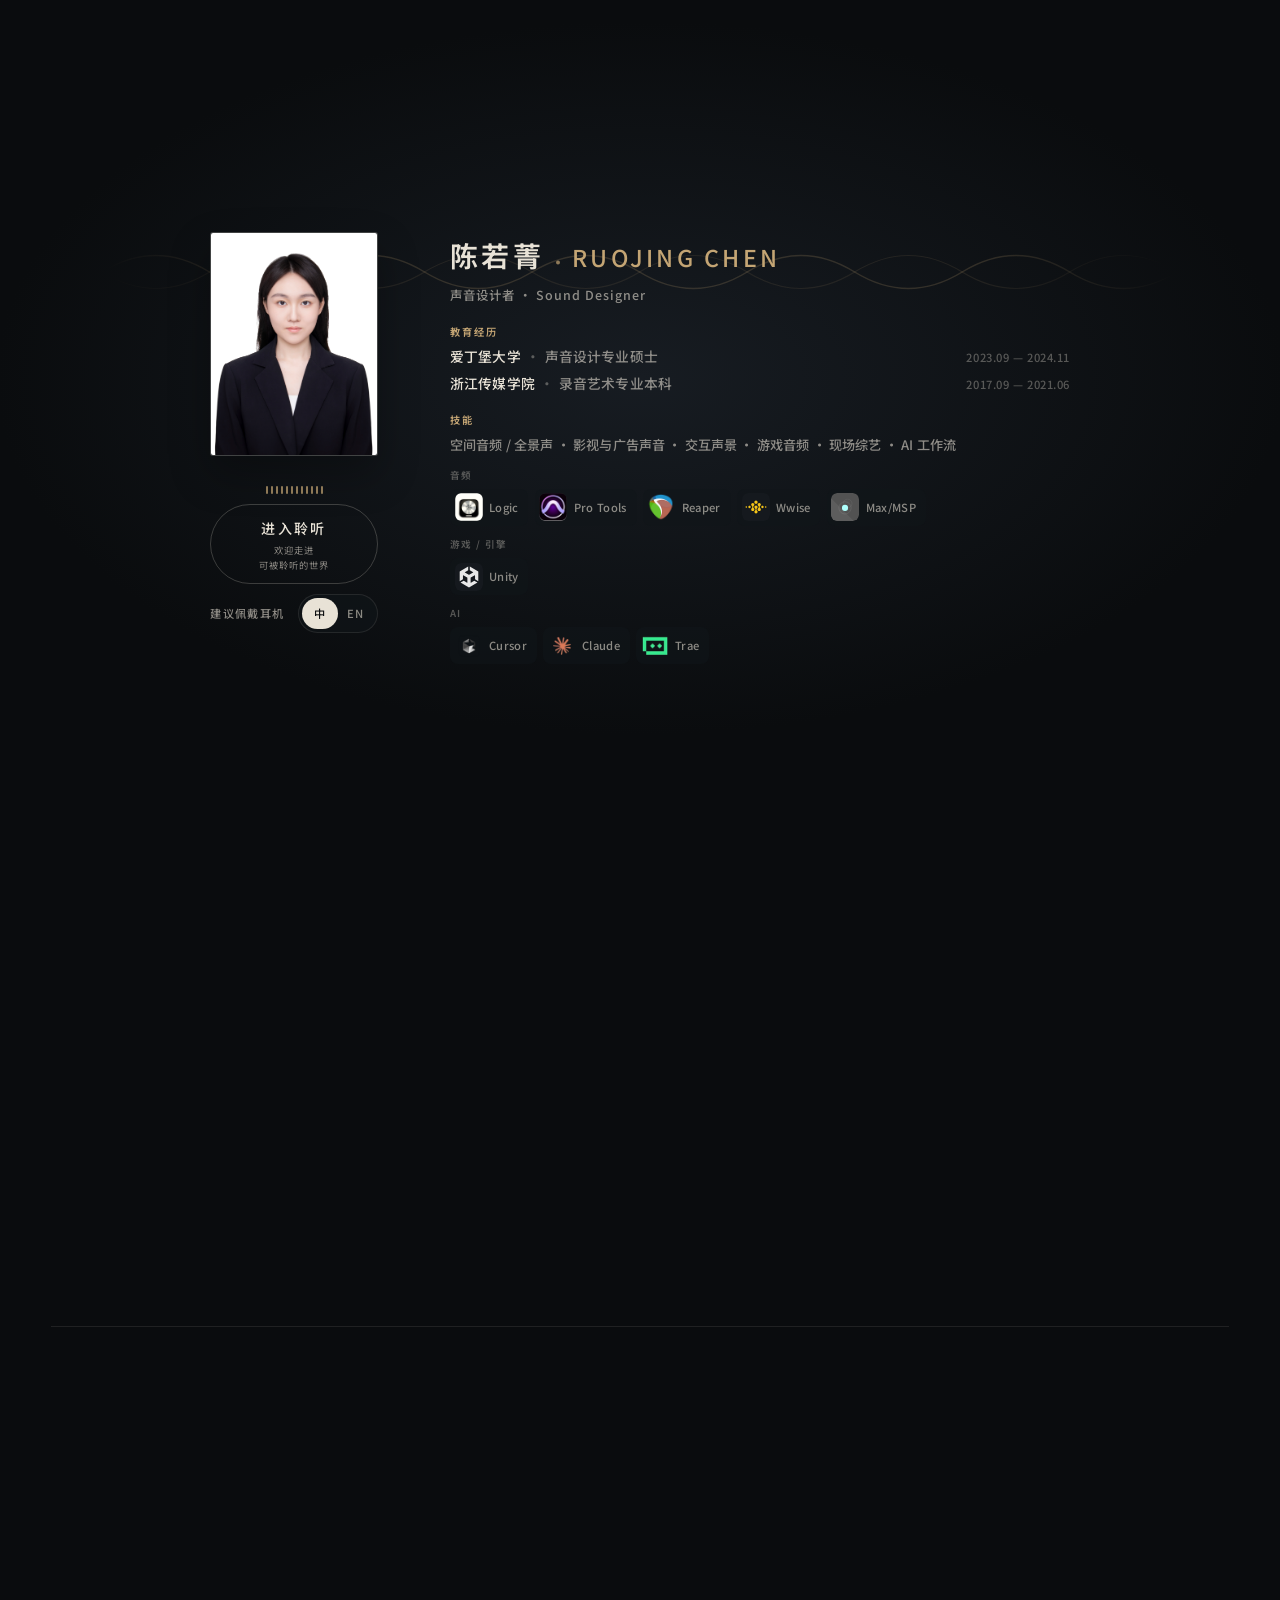
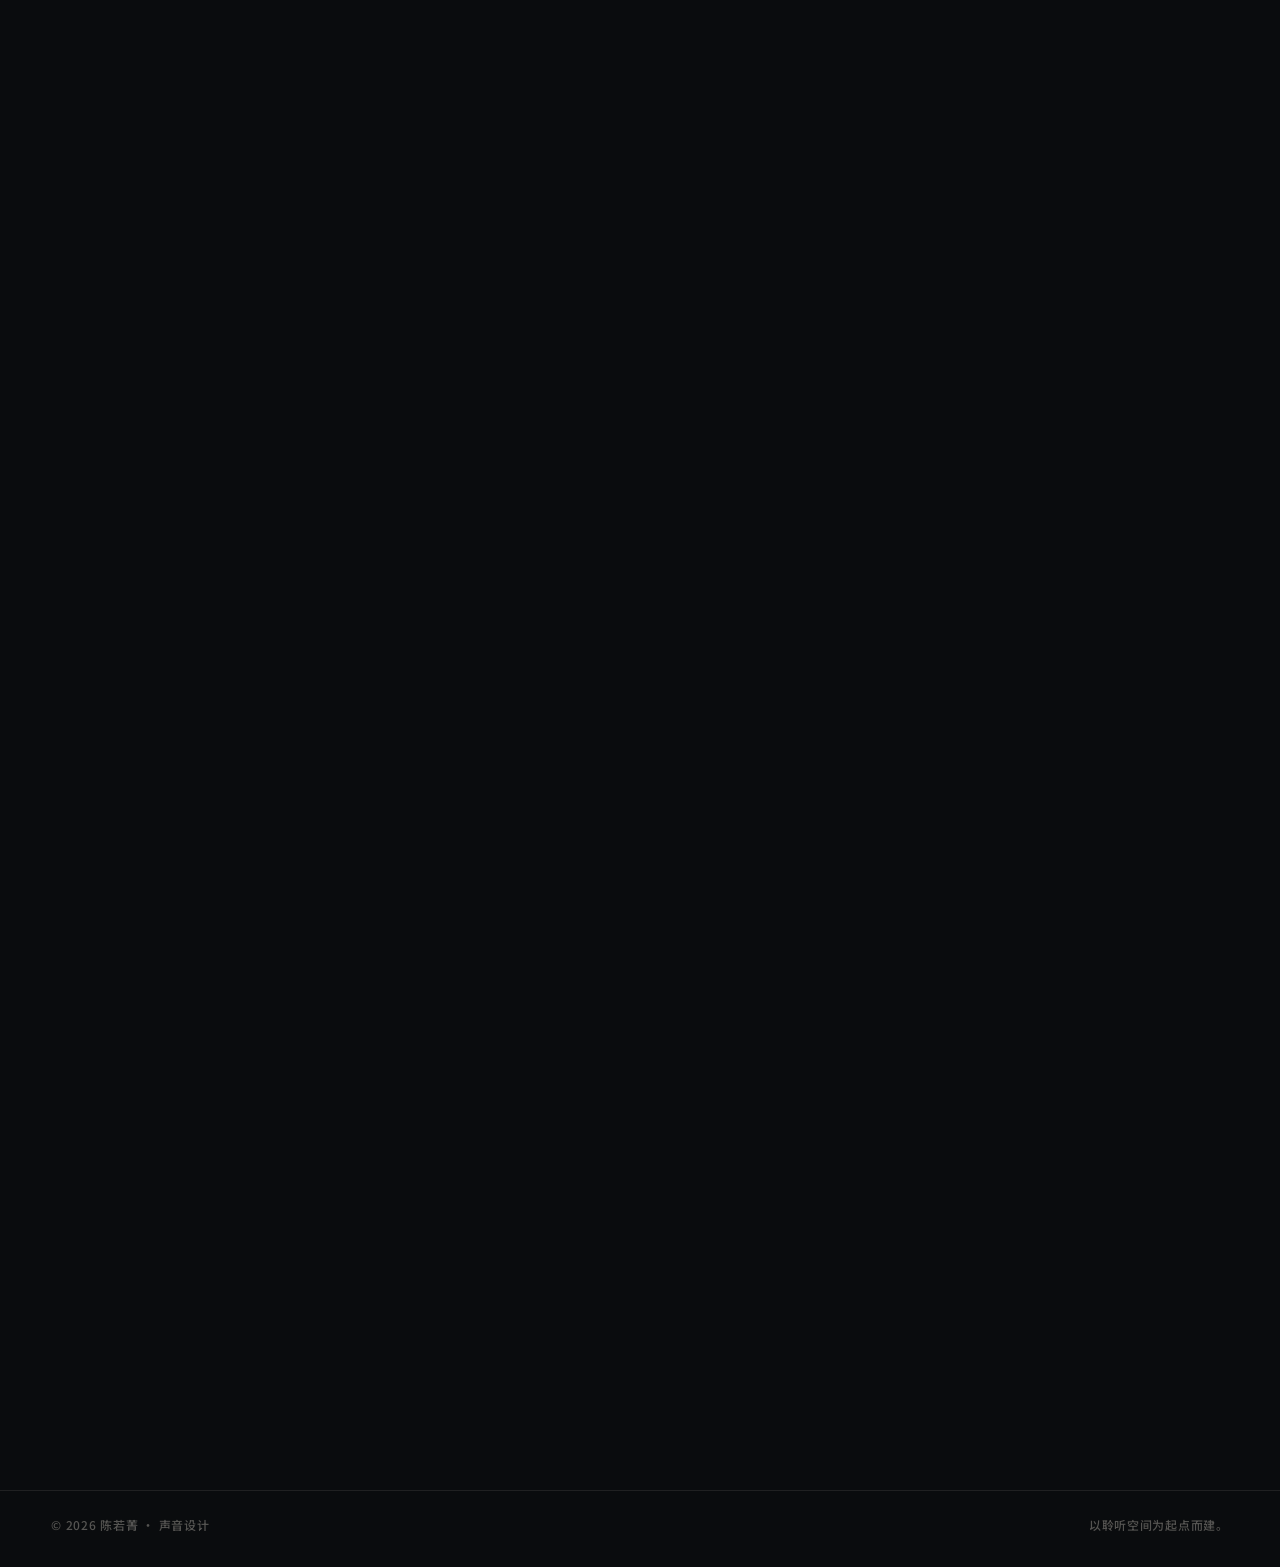
==== index.html @ 6fefe9b6 "Redact internal spatial JSON and show report covers only. Blur Block B configs as company-internal d" ====
<!DOCTYPE html>
<html lang="zh-CN">
<head>
  <meta charset="UTF-8" />
  <meta name="viewport" content="width=device-width, initial-scale=1.0" />
  <meta name="description" content="陈若菁 — 声音设计者。影视、广告、空间音频、交互声景、现场综艺。 / Ruojing Chen — Sound Designer." />
  <title>陈若菁 · Sound Designer</title>
  <link rel="preconnect" href="https://fonts.googleapis.com" />
  <link rel="preconnect" href="https://fonts.gstatic.com" crossorigin />
  <link href="https://fonts.googleapis.com/css2?family=Noto+Sans+SC:wght@400;500;600;700&display=swap" rel="stylesheet" />
  <link rel="stylesheet" href="css/styles.css?v=20260803b" />
</head>
<body>
  <canvas id="field" aria-hidden="true"></canvas>

  <div class="cursor" id="cursor" aria-hidden="true">
    <span class="cursor__ring"></span>
    <span class="cursor__dot"></span>
    <span class="cursor__label">listen</span>
  </div>

  <div class="gate" id="gate">
    <div class="gate__ambient" aria-hidden="true">
      <svg class="gate__ambient-wave" viewBox="0 0 800 200" preserveAspectRatio="none">
        <path d="M0 100 Q40 70 80 100 T160 100 T240 100 T320 100 T400 100 T480 100 T560 100 T640 100 T720 100 T800 100"
              fill="none" stroke="currentColor" stroke-width="1.2" opacity="0.22"/>
        <path d="M0 100 Q40 130 80 100 T160 100 T240 100 T320 100 T400 100 T480 100 T560 100 T640 100 T720 100 T800 100"
              fill="none" stroke="currentColor" stroke-width="1" opacity="0.12"/>
      </svg>
    </div>

    <div class="gate__inner">
      <div class="gate__card">
        <aside class="gate__aside">
          <div class="gate__photo">
            <img src="assets/portrait.jpg" alt="陈若菁" width="320" height="420" />
          </div>
          <div class="gate__actions">
            <div class="gate__eq" aria-hidden="true">
              <span></span><span></span><span></span><span></span><span></span>
              <span></span><span></span><span></span><span></span><span></span>
              <span></span><span></span>
            </div>
            <button class="gate__enter" id="enterBtn" type="button">
              <span data-i18n="gate.enter">进入聆听</span>
              <span class="gate__enter-sub">
                <span data-i18n="gate.enterSub1">欢迎走进</span>
                <span data-i18n="gate.enterSub2">可被聆听的世界</span>
              </span>
            </button>
            <div class="gate__actions-row">
              <p class="gate__hint" data-i18n="gate.hint">建议佩戴耳机</p>
              <div class="lang-switch gate__lang" role="group" aria-label="Language">
                <button type="button" class="lang-switch__btn is-active" data-lang="zh" aria-pressed="true">中</button>
                <button type="button" class="lang-switch__btn" data-lang="en" aria-pressed="false">EN</button>
              </div>
            </div>
          </div>
        </aside>

        <div class="gate__content">
          <header class="gate__names">
            <div class="gate__name-row">
              <p class="gate__brand" data-i18n="gate.brand">陈若菁</p>
              <span class="gate__name-dot" aria-hidden="true"></span>
              <p class="gate__brand-en">RUOJING CHEN</p>
            </div>
            <p class="gate__role" data-i18n="gate.role">声音设计者 · Sound Designer</p>
          </header>

          <section class="gate__part">
            <h3 class="gate__part-title" data-i18n="gate.eduTitle">教育经历</h3>
            <ul class="gate__edu">
              <li>
                <div class="gate__edu-main">
                  <span class="gate__edu-school" data-i18n="gate.edu1School">爱丁堡大学</span>
                  <span class="gate__edu-sep">·</span>
                  <span class="gate__edu-degree" data-i18n="gate.edu1Degree">声音设计专业硕士</span>
                </div>
                <span class="gate__edu-date" data-i18n="gate.edu1Date">2023.09 — 2024.11</span>
              </li>
              <li>
                <div class="gate__edu-main">
                  <span class="gate__edu-school" data-i18n="gate.edu2School">浙江传媒学院</span>
                  <span class="gate__edu-sep">·</span>
                  <span class="gate__edu-degree" data-i18n="gate.edu2Degree">录音艺术专业本科</span>
                </div>
                <span class="gate__edu-date" data-i18n="gate.edu2Date">2017.09 — 2021.06</span>
              </li>
            </ul>
          </section>

          <section class="gate__part">
            <h3 class="gate__part-title" data-i18n="gate.skillsTitle">技能</h3>
            <p class="gate__skills-text" data-i18n="gate.skills">
              空间音频 / 全景声 · 影视与广告声音 · 交互声景 · 游戏音频 · 现场综艺 · AI 工作流
            </p>
            <div class="gate__toolkit">
              <div class="gate__toolkit-group">
                <span class="gate__toolkit-label" data-i18n="gate.toolkitAudio">音频</span>
                <ul class="gate__tools">
                  <li title="Logic Pro">
                    <img src="assets/icons/logic.png" alt="Logic Pro" width="36" height="36" />
                    <span>Logic</span>
                  </li>
                  <li title="Pro Tools">
                    <img src="assets/icons/protools.png" alt="Pro Tools" width="36" height="36" />
                    <span>Pro Tools</span>
                  </li>
                  <li title="REAPER">
                    <img src="assets/icons/reaper.png" alt="REAPER" width="36" height="36" />
                    <span>Reaper</span>
                  </li>
                  <li title="Wwise">
                    <img src="assets/icons/wwise.svg" alt="Wwise" width="36" height="36" />
                    <span>Wwise</span>
                  </li>
                  <li title="Max/MSP">
                    <img src="assets/icons/maxmsp.svg" alt="Max/MSP" width="36" height="36" />
                    <span>Max/MSP</span>
                  </li>
                </ul>
              </div>
              <div class="gate__toolkit-group">
                <span class="gate__toolkit-label" data-i18n="gate.toolkitGame">游戏 / 引擎</span>
                <ul class="gate__tools">
                  <li title="Unity">
                    <img src="assets/icons/unity.svg" alt="Unity" width="36" height="36" />
                    <span>Unity</span>
                  </li>
                </ul>
              </div>
              <div class="gate__toolkit-group">
                <span class="gate__toolkit-label" data-i18n="gate.toolkitAi">AI</span>
                <ul class="gate__tools">
                  <li title="Cursor">
                    <img src="assets/icons/cursor.png" alt="Cursor" width="36" height="36" />
                    <span>Cursor</span>
                  </li>
                  <li title="Claude">
                    <img src="assets/icons/claude.png" alt="Claude" width="36" height="36" />
                    <span>Claude</span>
                  </li>
                  <li title="Trae">
                    <img src="assets/icons/trae.png" alt="Trae" width="36" height="36" />
                    <span>Trae</span>
                  </li>
                </ul>
              </div>
            </div>
          </section>
        </div>
      </div>
    </div>
  </div>

  <div class="scroll-wave" id="scrollWave" aria-hidden="true">
    <svg viewBox="0 0 100 8" preserveAspectRatio="none">
      <path id="scrollPath" d="M0 4 Q 25 4 50 4 T 100 4" />
    </svg>
  </div>

  <header class="nav" id="nav">
    <a class="nav__brand" href="#top" data-magnetic>
      <span class="nav__mark">CRJ</span>
      <span class="nav__name">陈若菁</span>
    </a>
    <nav class="nav__links" aria-label="Primary" data-i18n-aria="nav.aria">
      <a href="#work" data-section="work" data-i18n="nav.work">作品</a>
      <a href="#about" data-section="about" data-i18n="nav.about">关于</a>
      <a href="#contact" data-section="contact" data-i18n="nav.contact">联系</a>
    </nav>
    <div class="nav__actions">
      <button class="nav__reenter" id="reenterGate" type="button" data-magnetic data-i18n="nav.reenter" data-i18n-aria="nav.reenterAria" aria-label="回到聆听入口">
        再次聆听
      </button>
      <div class="lang-switch" role="group" aria-label="Language">
        <button type="button" class="lang-switch__btn is-active" data-lang="zh" aria-pressed="true">中</button>
        <button type="button" class="lang-switch__btn" data-lang="en" aria-pressed="false">EN</button>
      </div>
      <button class="nav__menu" id="menuBtn" type="button" data-i18n-aria="nav.openMenu" aria-label="打开菜单">
        <span></span><span></span>
      </button>
    </div>
  </header>

  <div class="mobile-nav" id="mobileNav">
    <button type="button" class="mobile-nav__reenter" id="reenterGateMobile" data-i18n="nav.reenter">再次聆听</button>
    <a href="#work" data-i18n="nav.workMobile">作品</a>
    <a href="#chapter-spatial" data-i18n="chapters.spatial">空间音频</a>
    <a href="#chapter-commercial" data-i18n="chapters.commercial">广告项目</a>
    <a href="#chapter-film" data-i18n="chapters.film">影视内容</a>
    <a href="#chapter-interactive" data-i18n="chapters.interactive">交互装置</a>
    <a href="#chapter-live" data-i18n="chapters.live">现场综艺</a>
    <a href="#about" data-i18n="nav.aboutMobile">关于</a>
    <a href="#contact" data-i18n="nav.contactMobile">联系</a>
  </div>

  <main id="top">
    <!-- Hero -->
    <section class="hero" id="hero">
      <div class="hero__atmosphere" aria-hidden="true"></div>

      <div class="hero__layout">
        <div class="hero__content">
          <p class="hero__brand reveal" data-reveal>
            <span class="hero__brand-zh" data-i18n="hero.brand">陈若菁</span>
            <span class="hero__brand-sep">·</span>
            <span class="hero__brand-en">RUOJING CHEN</span>
          </p>
          <h1 class="hero__title reveal" data-reveal>
            <span class="hero__title-main" data-i18n="hero.title">塑造可被听见的空间</span>
            <span class="hero__title-sub" data-i18n="hero.titleSub">Space you can hear.</span>
          </h1>
          <p class="hero__invite reveal" data-reveal data-i18n="hero.invite">
            有的声音为品牌校准；有的留给自己的叙事。
          </p>
          <p class="hero__lead reveal" data-reveal data-i18n="hero.lead">
            广告声音 · 影视声音 · 空间音频 · 交互声景 · 现场综艺
          </p>
          <div class="hero__cta reveal" data-reveal>
            <a class="btn btn--primary" href="#work" data-magnetic>
              <span data-i18n="hero.ctaWork">浏览作品</span>
              <svg width="16" height="16" viewBox="0 0 16 16" fill="none" aria-hidden="true"><path d="M3 8h10M9 4l4 4-4 4" stroke="currentColor" stroke-width="1.5"/></svg>
            </a>
            <a class="btn btn--ghost" href="#contact" data-magnetic data-i18n="hero.ctaContact">取得联系</a>
          </div>
        </div>
      </div>

      <a class="hero__scroll" href="#work" data-i18n-aria="hero.scrollAria" aria-label="向下滚动">
        <span data-i18n="hero.scroll">滚动</span>
        <span class="hero__scroll-line"></span>
      </a>
    </section>

    <!-- Work index + chapters -->
    <section class="section work" id="work">
      <div class="section__head">
        <div>
          <p class="section__eyebrow reveal" data-reveal data-i18n="work.eyebrow">Portfolio</p>
          <h2 class="section__title reveal" data-reveal data-i18n="work.title">作品档案</h2>
        </div>
        <p class="section__desc reveal" data-reveal data-i18n="work.desc">
          五种档案，同一种聆听。空间与广告偏交付与标准；影视与游戏交互里，留下更多个人艺术判断。
        </p>
      </div>

      <nav class="chapter-index reveal" data-reveal aria-label="作品分区">
        <a class="chapter-index__item" href="#chapter-spatial">
          <span class="chapter-index__num">01</span>
          <span class="chapter-index__label" data-i18n="chapters.spatial">空间音频 · 全景声</span>
        </a>
        <a class="chapter-index__item" href="#chapter-commercial">
          <span class="chapter-index__num">02</span>
          <span class="chapter-index__label" data-i18n="chapters.commercial">广告项目</span>
        </a>
        <a class="chapter-index__item" href="#chapter-film">
          <span class="chapter-index__num">03</span>
          <span class="chapter-index__label" data-i18n="chapters.film">影视内容</span>
        </a>
        <a class="chapter-index__item" href="#chapter-interactive">
          <span class="chapter-index__num">04</span>
          <span class="chapter-index__label" data-i18n="chapters.interactive">游戏交互与声音装置</span>
        </a>
        <a class="chapter-index__item" href="#chapter-live">
          <span class="chapter-index__num">05</span>
          <span class="chapter-index__label" data-i18n="chapters.live">现场与综艺</span>
        </a>
      </nav>

      <!-- 01 Spatial -->
      <article class="chapter" id="chapter-spatial" data-chapter="spatial">
        <header class="chapter__head reveal" data-reveal>
          <p class="chapter__num">01</p>
          <div>
            <h3 class="chapter__title" data-i18n="chapters.spatial">空间音频 · 全景声</h3>
            <p class="chapter__lead" data-i18n="spatial.lead">围绕喜马拉雅全景声有声剧产线：人工制作、AIGC 结构化交付、Agent Skill、多声道测评与分析。</p>
          </div>
        </header>

        <!-- A · 人工制作有声剧预告 -->
        <section class="spatial-block reveal" data-reveal>
          <header class="spatial-block__head">
            <p class="spatial-block__num">A</p>
            <div>
              <h4 class="spatial-block__title" data-i18n="spatial.blockA.title">人工制作 · 有声剧预告</h4>
              <p class="spatial-block__lead" data-i18n="spatial.blockA.lead">扇形点选试听立体声折混；下载 E-AC-3 Atmos ADM 可在本地回放全景声多声道。海报可后续替换。</p>
            </div>
          </header>

          <div class="spat-fan reveal" data-reveal id="spatFanStage">
            <div class="spat-fan__hint">
              <span data-i18n="spatial.blockA.fanHint">悬停海报滚轮翻页 · 点击锁定试听 · 空白处上下滚动</span>
              <div class="spat-fan__nav">
                <button type="button" class="fan-nav" id="spatFanPrev" aria-label="上一个">‹</button>
                <button type="button" class="fan-nav" id="spatFanNext" aria-label="下一个">›</button>
              </div>
            </div>

            <div class="spat-fan__deck-wrap">
              <div class="spat-fan__deck" id="spatFanDeck" aria-live="polite"></div>
            </div>

            <div class="spat-fan__now" id="spatFanNow">
              <p class="spat-fan__dur" id="spatFanDur">2:01</p>
              <h4 class="spat-fan__title" id="spatFanTitle">白马</h4>
              <p class="spat-fan__meta" id="spatFanMeta">Atmos 预告 · 网页立体声折混</p>
              <audio class="spat-fan__audio" id="spatFanAudio" controls preload="metadata" playsinline></audio>
              <div class="spat-fan__actions">
                <button type="button" class="btn btn--primary" id="spatFanPlay">
                  <span data-i18n="spatial.blockA.play">播放试听</span>
                </button>
                <a class="spatial-audio__dl spat-fan__dl" id="spatFanDl" href="#" download data-i18n="spatial.blockA.download">下载 Atmos ADM（E-AC-3 · 多声道）</a>
              </div>
            </div>

            <div class="spat-fan__dots" id="spatFanDots"></div>
          </div>
        </section>

        <!-- B · AIGC JSON -->
        <section class="spatial-block spatial-block--fold reveal" data-reveal data-spatial-block-fold>
          <header class="spatial-block__head">
            <p class="spatial-block__num">B</p>
            <div>
              <h4 class="spatial-block__title" data-i18n="spatial.blockB.title">AIGC 制作 · JSON 结构化交付</h4>
              <p class="spatial-block__lead" data-i18n="spatial.blockB.lead">产线剧集空间音频路由配置：按 source_type 定义方位、高度、开角、距离与 LFE 等字段。环境与路径绑死，无法对外复用——此处只做能力呈现。</p>
            </div>
          </header>
          <button type="button" class="spatial-block__toggle" data-spatial-block-toggle aria-expanded="false">
            <span data-fold-label data-i18n="spatial.blockExpand">展开内容</span>
            <span class="spatial-block__toggle-icon" aria-hidden="true">+</span>
          </button>
          <div class="spatial-block__panel" data-spatial-block-panel hidden>
          <div class="spatial-json-grid" id="spatialJsonGrid">
            <article class="spatial-json spatial-json--redacted">
              <header class="spatial-json__head">
                <div>
                  <p class="spatial-json__tag" data-i18n="spatial.blockB.tag">JSON · 产线配置</p>
                  <h5 class="spatial-json__title" data-i18n="spatial.blockB.j1.title">无敌天命</h5>
                  <p class="spatial-json__file">Invincible destiny_0123_Edit_1.json</p>
                </div>
                <p class="spatial-json__badge" data-i18n="spatial.internal">公司内部文件</p>
              </header>
              <div class="spatial-json__redact" aria-hidden="true">
                <pre class="spatial-json__pre spatial-json__pre--blur"><code>{
  "source_type": "••••••••",
  "azimuth": "••",
  "elevation": "••",
  "spread": "••••",
  "distance": "••••",
  "lfe": "••••",
  "route": { "••••": "••••••••" }
}</code></pre>
                <p class="spatial-json__stamp" data-i18n="spatial.internal">公司内部文件</p>
              </div>
            </article>
            <article class="spatial-json spatial-json--redacted">
              <header class="spatial-json__head">
                <div>
                  <p class="spatial-json__tag" data-i18n="spatial.blockB.tag">JSON · 产线配置</p>
                  <h5 class="spatial-json__title" data-i18n="spatial.blockB.j2.title">重生回来</h5>
                  <p class="spatial-json__file">Reborn_1105_Edit_1.json</p>
                </div>
                <p class="spatial-json__badge" data-i18n="spatial.internal">公司内部文件</p>
              </header>
              <div class="spatial-json__redact" aria-hidden="true">
                <pre class="spatial-json__pre spatial-json__pre--blur"><code>{
  "source_type": "••••••••",
  "azimuth": "••",
  "elevation": "••",
  "spread": "••••",
  "distance": "••••",
  "lfe": "••••",
  "route": { "••••": "••••••••" }
}</code></pre>
                <p class="spatial-json__stamp" data-i18n="spatial.internal">公司内部文件</p>
              </div>
            </article>
            <article class="spatial-json spatial-json--redacted">
              <header class="spatial-json__head">
                <div>
                  <p class="spatial-json__tag" data-i18n="spatial.blockB.tag">JSON · 产线配置</p>
                  <h5 class="spatial-json__title" data-i18n="spatial.blockB.j3.title">封疆</h5>
                  <p class="spatial-json__file">fengjiang_0316.json</p>
                </div>
                <p class="spatial-json__badge" data-i18n="spatial.internal">公司内部文件</p>
              </header>
              <div class="spatial-json__redact" aria-hidden="true">
                <pre class="spatial-json__pre spatial-json__pre--blur"><code>{
  "source_type": "••••••••",
  "azimuth": "••",
  "elevation": "••",
  "spread": "••••",
  "distance": "••••",
  "lfe": "••••",
  "route": { "••••": "••••••••" }
}</code></pre>
                <p class="spatial-json__stamp" data-i18n="spatial.internal">公司内部文件</p>
              </div>
            </article>
          </div>
          <p class="spatial-json-note" data-i18n="spatial.blockB.note">正文已模糊处理 · 公司内部文件，仅作能力示意，不可下载或复用。</p>
          </div>
        </section>

        <!-- C · Skills（展示用 · 不可复用） -->
        <section class="spatial-block spatial-block--fold reveal" data-reveal data-spatial-block-fold>
          <header class="spatial-block__head">
            <p class="spatial-block__num">C</p>
            <div>
              <h4 class="spatial-block__title" data-i18n="spatial.blockC.title">Agent Skill · 工作流能力卡</h4>
              <p class="spatial-block__lead" data-i18n="spatial.blockC.lead">产线自用的 Cursor Skill，已备份至个人 GitHub。环境与路径绑死，无法对外复用——此处只做能力呈现：解决什么 → 怎么走 → 产出什么。</p>
            </div>
          </header>
          <button type="button" class="spatial-block__toggle" data-spatial-block-toggle aria-expanded="false">
            <span data-fold-label data-i18n="spatial.blockExpand">展开内容</span>
            <span class="spatial-block__toggle-icon" aria-hidden="true">+</span>
          </button>
          <div class="spatial-block__panel" data-spatial-block-panel hidden>
          <div class="spatial-fill spatial-fill--skills">
            <article class="spatial-skill">
              <p class="spatial-skill__eye" data-i18n="spatial.blockC.card1.eye">Skill · ASR 质检</p>
              <h5 class="spatial-skill__title" data-i18n="spatial.blockC.card1.title">Whisper 片头集数校验</h5>
              <p class="spatial-skill__body" data-i18n="spatial.blockC.card1.body">批量听片头「第 X 集」口播，对照文件名集数，揪出命名报错；可选声音克隆生成正确口播。</p>
              <ol class="spatial-skill__flow" data-i18n-html="spatial.blockC.card1.flow">
                <li>输入音视频</li>
                <li>截取片头 · ASR</li>
                <li>比对集数 · 报告</li>
              </ol>
              <a
                class="spatial-skill__link"
                href="https://github.com/ruojingchen/whisper-episode-check"
                target="_blank"
                rel="noopener noreferrer"
                data-i18n="spatial.blockC.viewRepo"
              >GitHub 备份</a>
            </article>

            <article class="spatial-skill">
              <p class="spatial-skill__eye" data-i18n="spatial.blockC.card2.eye">Skill · 日更制作</p>
              <h5 class="spatial-skill__title" data-i18n="spatial.blockC.card2.title">AIGC 全景声剧集制作管线</h5>
              <p class="spatial-skill__body" data-i18n="spatial.blockC.card2.body">供应商分轨扫描与日更建夹，按剧目类型跑 HiSound / 外包 ADM 拷贝，交付至 DailyCheckin 并回写进度与质检报告。</p>
              <ol class="spatial-skill__flow" data-i18n-html="spatial.blockC.card2.flow">
                <li>扫描分轨 · 建制作夹</li>
                <li>类型分流制作</li>
                <li>交付 · 台账 · 质检</li>
              </ol>
              <a
                class="spatial-skill__link"
                href="https://github.com/ruojingchen/aigc-spatial-drama-pipeline"
                target="_blank"
                rel="noopener noreferrer"
                data-i18n="spatial.blockC.viewRepo"
              >GitHub 备份</a>
            </article>

            <p class="spatial-skill__note" data-i18n="spatial.blockC.note">
              源码含内网路径与产线约定，网页不展开命令与目录；GitHub 仅作备份存档，不作为可安装模板。
            </p>
          </div>
          </div>
        </section>

        <!-- D · 多声道测评与分析 · 两大项目 -->
        <section class="spatial-block spatial-block--fold reveal" data-reveal data-spatial-block-fold>
          <header class="spatial-block__head">
            <p class="spatial-block__num">D</p>
            <div>
              <h4 class="spatial-block__title" data-i18n="spatial.blockD.title">多声道测评与分析</h4>
              <p class="spatial-block__lead" data-i18n="spatial.blockD.lead">两个独立项目：自研 / 杜比体积渲染器对照（客观能量 + 主观听测）；以及《三体》S1E04 片段 7.1.2 / 7.1.4 能量对比与假声源问题梳理。</p>
            </div>
          </header>
          <button type="button" class="spatial-block__toggle" data-spatial-block-toggle aria-expanded="false">
            <span data-fold-label data-i18n="spatial.blockExpand">展开内容</span>
            <span class="spatial-block__toggle-icon" aria-hidden="true">+</span>
          </button>
          <div class="spatial-block__panel" data-spatial-block-panel hidden>
          <div class="spatial-projects">
            <!-- D-1 自研 vs 杜比体积渲染 -->
            <article class="spatial-project" data-spatial-fold>
              <header class="spatial-project__head">
                <p class="spatial-project__num" data-i18n="spatial.blockD.p1.num">项目 01</p>
                <h5 class="spatial-project__title" data-i18n="spatial.blockD.p1.title">自研体积渲染器 vs 杜比体积渲染器</h5>
              </header>

              <div class="spatial-project__intro" data-intro-slot="renderer">
                <p class="spatial-project__intro-label" data-i18n="spatial.blockD.introLabel">项目简介</p>
                <p class="spatial-project__intro-body" data-i18n="spatial.blockD.p1.intro">
                  以盲法 AB 听测验证自研体积渲染器在 S/M/L/R 档位与三类内容（静态人声、静态音效、动态音效）下，相对杜比在响度、体积感、定位与整体听感的相似度。工程侧自 Logic 导出 ADM，分别渲染杜比 / 自研 7.1.4，经 Reaper 响度校准后成测；评分用 1–7 分制加权得综合相似度 SS_case，并以隐藏重复试次做信度筛选，再按分级标准判定是否对标。
                </p>
              </div>

              <button type="button" class="spatial-project__toggle" data-spatial-fold-toggle aria-expanded="false">
                <span data-fold-label data-i18n="spatial.blockD.expand">展开报告封面</span>
                <span class="spatial-project__toggle-icon" aria-hidden="true">+</span>
              </button>

              <div class="spatial-project__detail" data-spatial-fold-panel hidden>
              <div class="spatial-project__covers spatial-project__covers--duo">
                <figure class="spatial-cover">
                  <div class="spatial-cover__frame">
                    <img src="assets/spatial/measure/renderer/report-energy-cover.jpg" alt="" loading="lazy" />
                    <p class="spatial-cover__stamp" data-i18n="spatial.internal">公司内部文件</p>
                  </div>
                  <figcaption data-i18n="spatial.blockD.p1.capEnergy">客观 · 7.1.4 声道能量对比报告</figcaption>
                </figure>
                <figure class="spatial-cover">
                  <div class="spatial-cover__frame">
                    <img src="assets/spatial/measure/renderer/report-subjective-cover.jpg" alt="" loading="lazy" />
                    <p class="spatial-cover__stamp" data-i18n="spatial.internal">公司内部文件</p>
                  </div>
                  <figcaption data-i18n="spatial.blockD.p1.capSubj">主观 · 体积渲染听测结果报告</figcaption>
                </figure>
              </div>
              <p class="spatial-cover-note" data-i18n="spatial.blockD.coverNote">仅展示报告封面 · 公司内部文件，正文与翻页已移除。</p>
              </div>
            </article>

            <!-- D-2 三体片段 · 假声源 -->
            <article class="spatial-project" data-spatial-fold>
              <header class="spatial-project__head">
                <p class="spatial-project__num" data-i18n="spatial.blockD.p2.num">项目 02</p>
                <h5 class="spatial-project__title" data-i18n="spatial.blockD.p2.title">《三体》S1E04 片段 · 7.1.2 / 7.1.4 能量对比</h5>
              </header>

              <div class="spatial-project__intro" data-intro-slot="ghost">
                <p class="spatial-project__intro-label" data-i18n="spatial.blockD.introLabel">项目简介</p>
                <p class="spatial-project__intro-body" data-i18n="spatial.blockD.p2.intro">
                  对比《三体》第一季第四集片段的 7.1.2 与 7.1.4 声道能量分布时，定位到声音能量中的 ghost source（假声源）成因；据此整理《三维声空间可视化分析工具介绍》，说明假声源如何在可视化与监听中显现及原因分析。
                </p>
              </div>

              <button type="button" class="spatial-project__toggle" data-spatial-fold-toggle aria-expanded="false">
                <span data-fold-label data-i18n="spatial.blockD.expandMedia">展开视频与封面</span>
                <span class="spatial-project__toggle-icon" aria-hidden="true">+</span>
              </button>

              <div class="spatial-project__detail" data-spatial-fold-panel hidden>
              <div class="spatial-project__gallery spatial-project__gallery--media">
                <figure class="spatial-media spatial-media--video">
                  <video
                    class="spatial-media__video"
                    controls
                    playsinline
                    preload="metadata"
                    poster="assets/spatial/measure/ghost/still-red-02.jpg?v=20260802c"
                  >
                    <source src="assets/spatial/measure/energy/s1e04-energy-screencap.mp4?v=20260802c" type="video/mp4" />
                  </video>
                  <figcaption data-i18n="spatial.blockD.p2.capVideo">《三体》S1E04 片段 工程录屏</figcaption>
                </figure>
                <figure class="spatial-media">
                  <button type="button" class="archive-shot spatial-media__shot" data-full="assets/spatial/measure/ghost/still-red-01.jpg?v=20260802c" aria-label="7.1.2 / 7.1.4 工程波形对照">
                    <img src="assets/spatial/measure/ghost/still-red-01.jpg?v=20260802c" alt="REAPER · 7.1.2 与 7.1.4 多声道波形对照" loading="lazy" />
                  </button>
                  <figcaption data-i18n="spatial.blockD.p2.capTimeline">工程对照 · 7.1.2 / 7.1.4 波形</figcaption>
                </figure>
                <figure class="spatial-media">
                  <button type="button" class="archive-shot spatial-media__shot" data-full="assets/spatial/measure/ghost/still-red-02.jpg?v=20260802c" aria-label="PowerMap 能量分布对比">
                    <img src="assets/spatial/measure/ghost/still-red-02.jpg?v=20260802c" alt="SPARTA PowerMap · 7.1.2 / 7.1.4 能量分布对比" loading="lazy" />
                  </button>
                  <figcaption data-i18n="spatial.blockD.p2.capEncoder">PowerMap · 7.1.2 / 7.1.4 能量分布</figcaption>
                </figure>
              </div>

              <figure class="spatial-cover spatial-cover--wide">
                <div class="spatial-cover__frame">
                  <img src="assets/spatial/measure/ghost/viz-tool-cover.jpg" alt="" loading="lazy" />
                  <p class="spatial-cover__stamp" data-i18n="spatial.internal">公司内部文件</p>
                </div>
                <figcaption data-i18n="spatial.blockD.p2.capDoc">《三维声空间可视化分析工具介绍》· 含假声源问题说明</figcaption>
              </figure>
              <p class="spatial-cover-note" data-i18n="spatial.blockD.coverNote">仅展示报告封面 · 公司内部文件，正文与翻页已移除。</p>
              </div>
            </article>
          </div>
          </div>
        </section>
      </article>

<!-- 02 Commercial -->
      <article class="chapter" id="chapter-commercial" data-chapter="commercial">
        <header class="chapter__head reveal" data-reveal>
          <p class="chapter__num">02</p>
          <div>
            <h3 class="chapter__title" data-i18n="chapters.commercial">广告项目</h3>
            <p class="chapter__lead" data-i18n="commercial.lead">按片型区分 TVC、宣传片与竖屏平台投放；汽车精选单独主推，扇区左右开合翻阅。</p>
          </div>
        </header>

        <div class="auto-spotlight reveal" data-reveal>
          <div class="auto-spotlight__head">
            <p class="auto-spotlight__eyebrow" data-i18n="commercial.autoEyebrow">Featured · Automotive</p>
            <h4 class="auto-spotlight__title" data-i18n="commercial.autoTitle">汽车广告精选</h4>
            <p class="auto-spotlight__desc" data-i18n="commercial.autoDesc">座舱、公路与品牌质感——用更大的画幅呈现汽车声音项目。</p>
          </div>
          <div class="auto-rail" id="autoRail"></div>
        </div>

        <div class="fan-stage reveal" data-reveal id="fanStage">
          <div class="fan-stage__hint">
            <span data-i18n="commercial.fanHint">在扇区左右移动鼠标开合翻阅 · 点击封面观看</span>
            <div class="fan-stage__nav">
              <button type="button" class="fan-nav" id="fanPrev" aria-label="上一个">‹</button>
              <button type="button" class="fan-nav" id="fanNext" aria-label="下一个">›</button>
            </div>
          </div>

          <div class="fan-deck-wrap">
            <div class="fan-zone fan-zone--left" id="fanZoneLeft" aria-hidden="true">
              <span data-i18n="commercial.zoneNew">最新</span>
              <span class="fan-zone__arrow">←</span>
            </div>
            <div class="fan-deck" id="fanDeck" aria-live="polite"></div>
            <div class="fan-zone fan-zone--right" id="fanZoneRight" aria-hidden="true">
              <span class="fan-zone__arrow">→</span>
              <span data-i18n="commercial.zoneOld">更早</span>
            </div>
          </div>

          <div class="fan-now" id="fanNow">
            <p class="fan-now__year" id="fanYear">2025</p>
            <h4 class="fan-now__title" id="fanTitle"></h4>
            <p class="fan-now__meta" id="fanMeta"></p>
            <button type="button" class="btn btn--primary fan-now__play" id="fanPlay">
              <span data-i18n="commercial.play">观看成片</span>
            </button>
          </div>

          <div class="ad-timeline" id="adTimeline">
            <div class="ad-timeline__track">
              <div class="ad-timeline__progress" id="adTimelineProgress"></div>
            </div>
            <div class="ad-timeline__marks" id="adTimelineMarks"></div>
            <div class="ad-timeline__dots" id="adTimelineDots"></div>
          </div>

          <div class="ad-role-fold" data-ad-role-fold>
            <button
              type="button"
              class="ad-role-fold__toggle"
              data-ad-role-toggle
              aria-expanded="false"
              data-i18n-aria="commercial.listToggleAria"
              aria-label="展开或收起作品列表"
            >
              <span class="ad-role-fold__count" data-ad-role-count>0</span>
              <span class="ad-role-fold__label" data-fold-label data-i18n="commercial.listExpand">展开作品列表</span>
            </button>
            <div class="ad-role-fold__panel" data-ad-role-panel hidden>
              <div class="ad-role-list" id="adRoleList" aria-label="作品角色一览"></div>
            </div>
          </div>
        </div>

        <div class="module-row reveal" data-reveal>
          <div class="module module--archive module--archive-full archive-fold" data-archive-fold>
            <div class="archive-fold__head">
              <div>
                <p class="module__eyebrow" data-i18n="module.archive">工作现场</p>
                <h4 class="module__title" data-i18n="commercial.archiveTitle">棚内 / 拍摄现场</h4>
              </div>
              <button
                type="button"
                class="archive-fold__toggle"
                aria-expanded="false"
                data-i18n-aria="commercial.archiveToggleAria"
                aria-label="展开或收起工作现场照片"
              >
                <span class="archive-fold__count">12</span>
                <span class="archive-fold__label" data-fold-label data-i18n="commercial.archiveExpand">展开看板</span>
              </button>
            </div>
            <div class="archive-fold__panel" hidden>
            <div class="archive-grid archive-grid--photos">
              <button type="button" class="archive-shot" data-full="assets/commercial/onset/onset-01.jpg" aria-label="广告片场 01">
                <img src="assets/commercial/onset/onset-01.jpg" alt="广告片场 01" loading="lazy" />
              </button>
              <button type="button" class="archive-shot" data-full="assets/commercial/onset/onset-02.jpg" aria-label="广告片场 02">
                <img src="assets/commercial/onset/onset-02.jpg" alt="广告片场 02" loading="lazy" />
              </button>
              <button type="button" class="archive-shot" data-full="assets/commercial/onset/onset-03.jpg" aria-label="广告片场 03">
                <img src="assets/commercial/onset/onset-03.jpg" alt="广告片场 03" loading="lazy" />
              </button>
              <button type="button" class="archive-shot" data-full="assets/commercial/onset/onset-04.jpg" aria-label="广告片场 04">
                <img src="assets/commercial/onset/onset-04.jpg" alt="广告片场 04" loading="lazy" />
              </button>
              <button type="button" class="archive-shot" data-full="assets/commercial/onset/onset-05.jpg" aria-label="广告片场 05">
                <img src="assets/commercial/onset/onset-05.jpg" alt="广告片场 05" loading="lazy" />
              </button>
              <button type="button" class="archive-shot" data-full="assets/commercial/onset/onset-06.jpg" aria-label="广告片场 06">
                <img src="assets/commercial/onset/onset-06.jpg" alt="广告片场 06" loading="lazy" />
              </button>
              <button type="button" class="archive-shot" data-full="assets/commercial/onset/onset-07.jpg" aria-label="广告片场 07">
                <img src="assets/commercial/onset/onset-07.jpg" alt="广告片场 07" loading="lazy" />
              </button>
              <button type="button" class="archive-shot" data-full="assets/commercial/onset/onset-08.jpg" aria-label="广告片场 08">
                <img src="assets/commercial/onset/onset-08.jpg" alt="广告片场 08" loading="lazy" />
              </button>
              <button type="button" class="archive-shot" data-full="assets/commercial/onset/onset-09.jpg" aria-label="广告片场 09">
                <img src="assets/commercial/onset/onset-09.jpg" alt="广告片场 09" loading="lazy" />
              </button>
              <button type="button" class="archive-shot" data-full="assets/commercial/onset/onset-10.jpg" aria-label="广告片场 10">
                <img src="assets/commercial/onset/onset-10.jpg" alt="广告片场 10" loading="lazy" />
              </button>
              <button type="button" class="archive-shot" data-full="assets/commercial/onset/onset-11.jpg" aria-label="广告片场 11">
                <img src="assets/commercial/onset/onset-11.jpg" alt="广告片场 11" loading="lazy" />
              </button>
              <button type="button" class="archive-shot" data-full="assets/commercial/onset/onset-12.jpg" aria-label="广告片场 12">
                <img src="assets/commercial/onset/onset-12.jpg" alt="广告片场 12" loading="lazy" />
              </button>
            </div>
            </div>
          </div>
        </div>
      </article>

<!-- 03 Film -->
      <article class="chapter" id="chapter-film" data-chapter="film">
        <header class="chapter__head reveal" data-reveal>
          <p class="chapter__num">03</p>
          <div>
            <h3 class="chapter__title" data-i18n="chapters.film">影视内容</h3>
            <p class="chapter__lead" data-i18n="film.lead">影像里的私人声场——从同期到环绕后期，把叙事骨架交还给声音。</p>
          </div>
        </header>

        <div class="work-grid">
          <article class="project reveal" data-reveal data-project="between-the-shadow">
            <button class="project__hit" type="button" data-i18n-aria="projects.bts.aria" aria-label="查看：阴翳之间">
              <div class="project__visual">
                <div class="project__wave" aria-hidden="true"><canvas class="wave-canvas" width="400" height="120"></canvas></div>
                <span class="project__index">01</span>
              </div>
              <div class="project__body">
                <div class="project__tags"><span>Thriller</span><span>Sound Post</span><span>2024</span></div>
                <h4 class="project__title" data-i18n="projects.bts.title">惊悚短片《阴翳之间》</h4>
                <p class="project__role" data-i18n="projects.bts.role">声音后期</p>
                <p class="project__excerpt" data-i18n="projects.bts.excerpt">2024 · Fixion Fest / NOX / Panic Fest / Rhode Island IFF Official Selection。</p>
              </div>
              <span class="project__arrow" aria-hidden="true">→</span>
            </button>
          </article>

          <article class="project reveal" data-reveal data-project="mirage">
            <button class="project__hit" type="button" data-i18n-aria="projects.mirage.aria" aria-label="查看：蜃楼">
              <div class="project__visual">
                <div class="project__wave" aria-hidden="true"><canvas class="wave-canvas" width="400" height="120"></canvas></div>
                <span class="project__index">02</span>
              </div>
              <div class="project__body">
                <div class="project__tags"><span>Suspense</span><span>Sound Post</span><span>2024–2025</span></div>
                <h4 class="project__title" data-i18n="projects.mirage.title">悬疑片《蜃楼》</h4>
                <p class="project__role" data-i18n="projects.mirage.role">声音后期</p>
                <p class="project__excerpt" data-i18n="projects.mirage.excerpt">2024–2025 制作 · Fixion Fest 最佳中长片 · 可看 4K 重渲成片与获奖海报。</p>
              </div>
              <span class="project__arrow" aria-hidden="true">→</span>
            </button>
          </article>

          <article class="project reveal" data-reveal data-project="rain-city">
            <button class="project__hit" type="button" data-i18n-aria="projects.rain.aria" aria-label="查看：去卅城看雨">
              <div class="project__visual">
                <div class="project__wave" aria-hidden="true"><canvas class="wave-canvas" width="400" height="120"></canvas></div>
                <span class="project__index">03</span>
              </div>
              <div class="project__body">
                <div class="project__tags"><span>5.1</span><span>Sound Direction</span><span>2021</span></div>
                <h4 class="project__title" data-i18n="projects.rain.title">微电影《去卅城看雨》</h4>
                <p class="project__role" data-i18n="projects.rain.role">声音指导</p>
                <p class="project__excerpt" data-i18n="projects.rain.excerpt">2021 制作 · 点开可看成片、声音设计报告与工作影像。</p>
              </div>
              <span class="project__arrow" aria-hidden="true">→</span>
            </button>
          </article>

          <article class="project reveal" data-reveal data-project="early-spring">
            <button class="project__hit" type="button" data-i18n-aria="projects.spring.aria" aria-label="查看：初春">
              <div class="project__visual">
                <div class="project__wave" aria-hidden="true"><canvas class="wave-canvas" width="400" height="120"></canvas></div>
                <span class="project__index">04</span>
              </div>
              <div class="project__body">
                <div class="project__tags"><span>Drama</span><span>Sound Post</span><span>2024</span></div>
                <h4 class="project__title" data-i18n="projects.spring.title">剧情片《初春》</h4>
                <p class="project__role" data-i18n="projects.spring.role">声音后期</p>
                <p class="project__excerpt" data-i18n="projects.spring.excerpt">2024 制作 · Questing in the Spring · 点开可看成片。</p>
              </div>
              <span class="project__arrow" aria-hidden="true">→</span>
            </button>
          </article>

          <article class="project reveal" data-reveal data-project="birdy">
            <button class="project__hit" type="button" data-i18n-aria="projects.birdy.aria" aria-label="查看：Birdy">
              <div class="project__visual">
                <div class="project__wave" aria-hidden="true"><canvas class="wave-canvas" width="400" height="120"></canvas></div>
                <span class="project__index">05</span>
              </div>
              <div class="project__body">
                <div class="project__tags"><span>Film</span><span>International</span><span>2024</span></div>
                <h4 class="project__title" data-i18n="projects.birdy.title">《Birdy》</h4>
                <p class="project__role" data-i18n="projects.birdy.role">声音指导</p>
                <p class="project__excerpt" data-i18n="projects.birdy.excerpt">2024 · 成片、场记单与分镜。</p>
              </div>
              <span class="project__arrow" aria-hidden="true">→</span>
            </button>
          </article>

          <article class="project reveal" data-reveal data-project="thirst">
            <button class="project__hit" type="button" data-i18n-aria="projects.thirst.aria" aria-label="查看：Thirst">
              <div class="project__visual">
                <div class="project__wave" aria-hidden="true"><canvas class="wave-canvas" width="400" height="120"></canvas></div>
                <span class="project__index">06</span>
              </div>
              <div class="project__body">
                <div class="project__tags"><span>Film</span><span>International</span><span>2024</span></div>
                <h4 class="project__title" data-i18n="projects.thirst.title">《Thirst》</h4>
                <p class="project__role" data-i18n="projects.thirst.role">声音指导</p>
                <p class="project__excerpt" data-i18n="projects.thirst.excerpt">2024 · 成片与远程声音反馈等工作影像。</p>
              </div>
              <span class="project__arrow" aria-hidden="true">→</span>
            </button>
          </article>
        </div>
      </article>

<!-- 04 Interactive -->
      <article class="chapter" id="chapter-interactive" data-chapter="interactive">
        <header class="chapter__head reveal" data-reveal>
          <p class="chapter__num">04</p>
          <div>
            <h3 class="chapter__title" data-i18n="chapters.interactive">游戏交互与声音装置</h3>
            <p class="chapter__lead" data-i18n="interactive.lead">游戏与装置是我更自由的声景实验——声音随行为生长，触发、反馈、沉浸。</p>
          </div>
        </header>

        <div class="work-grid">
          <article class="project reveal" data-reveal data-project="game-soundscape">
            <button class="project__hit" type="button" data-i18n-aria="projects.game.aria" aria-label="查看：游戏声景">
              <div class="project__visual">
                <div class="project__wave" aria-hidden="true"><canvas class="wave-canvas" width="400" height="120"></canvas></div>
                <span class="project__index">01</span>
              </div>
              <div class="project__body">
                <div class="project__tags"><span>Wwise</span><span>Unity</span><span>2024</span></div>
                <h4 class="project__title" data-i18n="projects.game.title">交互游戏声景</h4>
                <p class="project__role" data-i18n="projects.game.role">独立声音设计 / 系统设计</p>
                <p class="project__excerpt" data-i18n="projects.game.excerpt">2024 · 演示 / 说明视频，并可下载 macOS 试玩包。</p>
              </div>
              <span class="project__arrow" aria-hidden="true">→</span>
            </button>
          </article>

          <article class="project reveal" data-reveal data-project="installation">
            <button class="project__hit" type="button" data-i18n-aria="projects.install.aria" aria-label="查看：声音装置 Presence">
              <div class="project__visual">
                <div class="project__wave" aria-hidden="true"><canvas class="wave-canvas" width="400" height="120"></canvas></div>
                <span class="project__index">02</span>
              </div>
              <div class="project__body">
                <div class="project__tags"><span>MaxMSP</span><span>Arduino</span><span>2024</span></div>
                <h4 class="project__title" data-i18n="projects.install.title">声音装置 · Presence</h4>
                <p class="project__role" data-i18n="projects.install.role">DMSP 2024 · MaxMSP / Arduino</p>
                <p class="project__excerpt" data-i18n="projects.install.excerpt">2024 · 深海恐惧症交互装置：演示、Chaos 混合音、方案报告与工作影像。</p>
              </div>
              <span class="project__arrow" aria-hidden="true">→</span>
            </button>
          </article>

          <article class="project reveal" data-reveal data-project="creative-coding">
            <button class="project__hit" type="button" data-i18n-aria="projects.coding.aria" aria-label="查看：声音创意编码">
              <div class="project__visual">
                <div class="project__wave" aria-hidden="true"><canvas class="wave-canvas" width="400" height="120"></canvas></div>
                <span class="project__index">03</span>
              </div>
              <div class="project__body">
                <div class="project__tags"><span>MaxMSP</span><span>Creative Coding</span><span>2024</span></div>
                <h4 class="project__title" data-i18n="projects.coding.title">声音创意编码</h4>
                <p class="project__role" data-i18n="projects.coding.role">MaxMSP 交互声音设计</p>
                <p class="project__excerpt" data-i18n="projects.coding.excerpt">2024 · 项目一 / 项目二演示与报告，以及笔记。</p>
              </div>
              <span class="project__arrow" aria-hidden="true">→</span>
            </button>
          </article>
        </div>
      </article>

<!-- 05 Live & Variety -->
      <article class="chapter" id="chapter-live" data-chapter="live">
        <header class="chapter__head reveal" data-reveal>
          <p class="chapter__num">05</p>
          <div>
            <h3 class="chapter__title" data-i18n="chapters.live">现场与综艺</h3>
            <p class="chapter__lead" data-i18n="live.lead">跟组、录制、临场响应——在不可重来的现场里，保证声音可靠、可协作、可交付。</p>
          </div>
        </header>

        <div class="work-grid">
          <article class="project reveal" data-reveal data-project="rap-new-generation">
            <button class="project__hit" type="button" data-i18n-aria="projects.rap.aria" aria-label="查看：说唱新世代">
              <div class="project__visual">
                <div class="project__wave" aria-hidden="true"><canvas class="wave-canvas" width="400" height="120"></canvas></div>
                <span class="project__index">01</span>
              </div>
              <div class="project__body">
                <div class="project__tags"><span>Bilibili</span><span>Recording</span><span>2021.07–08</span></div>
                <h4 class="project__title" data-i18n="projects.rap.title">《说唱新世代》</h4>
                <p class="project__role" data-i18n="projects.rap.role">外籍音乐总监助理 / 录音工程师</p>
                <p class="project__excerpt" data-i18n="projects.rap.excerpt">2021.07–08 · 宣传片关键帧 · 录制日程与录音曲目截图可查。</p>
              </div>
              <span class="project__arrow" aria-hidden="true">→</span>
            </button>
          </article>

          <article class="project reveal" data-reveal data-project="variety-sets">
            <button class="project__hit" type="button" data-i18n-aria="projects.variety.aria" aria-label="查看：浙江卫视综艺">
              <div class="project__visual">
                <div class="project__wave" aria-hidden="true"><canvas class="wave-canvas" width="400" height="120"></canvas></div>
                <span class="project__index">02</span>
              </div>
              <div class="project__body">
                <div class="project__tags"><span>Zhejiang TV</span><span>2019</span><span>2021</span></div>
                <h4 class="project__title" data-i18n="projects.variety.title">浙江卫视综艺 · 音频组</h4>
                <p class="project__role" data-i18n="projects.variety.role">音频助理 / 音频组跟组</p>
                <p class="project__excerpt" data-i18n="projects.variety.excerpt">2019《中国好声音》· 2021《王牌对王牌》《我就是演员》等。</p>
              </div>
              <span class="project__arrow" aria-hidden="true">→</span>
            </button>
          </article>

          <article class="project reveal" data-reveal data-project="yueyin-yitong">
            <button class="project__hit" type="button" data-i18n-aria="projects.yueyin.aria" aria-label="查看：越音易通">
              <div class="project__visual">
                <div class="project__wave" aria-hidden="true"><canvas class="wave-canvas" width="400" height="120"></canvas></div>
                <span class="project__index">03</span>
              </div>
              <div class="project__body">
                <div class="project__tags"><span>Mini Program</span><span>Yueju</span><span>2021</span></div>
                <h4 class="project__title" data-i18n="projects.yueyin.title">越音易通</h4>
                <p class="project__role" data-i18n="projects.yueyin.role">发音音库录音 / 音频处理</p>
                <p class="project__excerpt" data-i18n="projects.yueyin.excerpt">2021 · 微信小程序 · 浙江艺术职业学院；音库按声母 / 韵母 / 声调 / 韵辙划分。</p>
              </div>
              <span class="project__arrow" aria-hidden="true">→</span>
            </button>
          </article>
        </div>
      </article>
    </section>

    <!-- About -->


    <section class="section about" id="about">
      <div class="about__grid">
        <div class="about__text">
          <p class="section__eyebrow reveal" data-reveal data-i18n="about.eyebrow">About</p>
          <h2 class="section__title reveal" data-reveal data-i18n="about.title">关于</h2>
          <p class="about__lead reveal" data-reveal data-i18n="about.lead">
            我是陈若菁，声音设计者。现于喜马拉雅负责车联网空间音频与全景声内容制作；此前在爱丁堡大学攻读声音设计硕士，本科毕业于浙江传媒学院录音艺术专业。
          </p>
          <p class="about__body reveal" data-reveal data-i18n="about.body">
            我的实践横跨影视、广告、空间音频、交互装置与现场综艺。商业项目追求可交付的标准与质感；影视与游戏交互里，留下更多个人艺术判断。技术是工具，聆听是方法。
          </p>
          <dl class="about__facts reveal" data-reveal>
            <div>
              <dt data-i18n="about.edu">教育</dt>
              <dd data-i18n-html="about.eduValue">爱丁堡大学 · 声音设计硕士<br />浙江传媒学院 · 录音艺术</dd>
            </div>
            <div>
              <dt data-i18n="about.tools">工具</dt>
              <dd data-i18n-html="about.toolsValue">Pro Tools · Logic · Reaper<br />Wwise · MaxMSP · Unity</dd>
            </div>
            <div>
              <dt data-i18n="about.role">现任</dt>
              <dd data-i18n-html="about.roleValue">喜马拉雅 · 车联网空间音频<br />全景声制作负责人</dd>
            </div>
          </dl>
        </div>
        <aside class="about__panel reveal" data-reveal>
          <p class="about__panel-label" data-i18n="about.notes">聆听笔记</p>
          <blockquote data-i18n="about.quote">
            「好的声音设计，不是被听见，而是被相信——你相信那个空间是真实的。」
          </blockquote>
          <div class="about__signal" aria-hidden="true">
            <canvas id="signalCanvas" width="320" height="80"></canvas>
          </div>
        </aside>
      </div>
    </section>

    <section class="section contact" id="contact">
      <div class="contact__inner">
        <p class="section__eyebrow reveal" data-reveal data-i18n="contact.eyebrow">Contact</p>
        <h2 class="contact__title reveal" data-reveal data-i18n="contact.title">一起听见下一步</h2>
        <p class="contact__lead reveal" data-reveal data-i18n="contact.lead">
          项目合作、声音咨询，或只是聊聊空间音频——欢迎写信。
        </p>
        <a class="contact__email reveal" data-reveal href="mailto:chenruojing0@gmail.com" data-magnetic>
          chenruojing0@gmail.com
        </a>
        <div class="contact__meta reveal" data-reveal>
          <span data-i18n="contact.city">上海</span>
          <span class="contact__dot"></span>
          <span>(+86) 159 8883 4836</span>
        </div>
      </div>
    </section>
  </main>

  <footer class="footer">
    <p>© <span id="year"></span> <span data-i18n="footer.copy">陈若菁 · 声音设计</span></p>
    <p class="footer__note" data-i18n="footer.note">以聆听空间为起点而建。</p>
  </footer>

  <div class="overlay" id="overlay" aria-hidden="true">
    <div class="overlay__backdrop" data-close></div>
    <div class="overlay__panel" role="dialog" aria-modal="true" aria-labelledby="overlayTitle">
      <button class="overlay__close" type="button" data-close data-i18n-aria="overlay.close" aria-label="关闭">
        <span></span><span></span>
      </button>
      <div class="overlay__content" id="overlayContent"></div>
    </div>
  </div>

  <!-- Commercial video player -->
  <div class="player" id="adPlayer" aria-hidden="true">
    <div class="player__backdrop" data-player-close></div>
    <div class="player__panel" role="dialog" aria-modal="true" aria-labelledby="playerTitle">
      <button class="player__close" type="button" data-player-close aria-label="关闭">
        <span></span><span></span>
      </button>
      <div class="player__meta">
        <p class="player__year" id="playerYear"></p>
        <h3 class="player__title" id="playerTitle"></h3>
        <p class="player__role" id="playerRole"></p>
      </div>
      <div class="player__frame">
        <video id="playerVideo" controls playsinline webkit-playsinline preload="auto"></video>
      </div>
    </div>
  </div>

  <div class="page-lightbox" id="pageLightbox" hidden>
    <button type="button" class="page-lightbox__close" data-page-lightbox-close aria-label="关闭">×</button>
    <img id="pageLightboxImg" alt="" />
  </div>

  <script src="js/i18n.js?v=20260803b"></script>
  <script src="js/projects-media.js?v=20260803a"></script>
  <script src="js/commercial.js?v=20260802o"></script>
  <script src="js/spatial-trailers.js?v=20260802k"></script>
  <script src="js/spatial-json.js?v=20260803b"></script>
  <script src="js/main.js?v=20260802o"></script>
</body>
</html>
---- css/styles.css ----
/* =========================================================
   陈若菁 · Sound Portfolio
   Creative direction: Acoustic Graphite — listening room depth,
   signal amber as VU warmth, cool cyan only when "active listening"
   ========================================================= */

:root {
  --bg: #0a0c0e;
  --bg-elevated: #12161a;
  --bg-soft: #171c22;
  --line: rgba(232, 226, 214, 0.1);
  --line-strong: rgba(232, 226, 214, 0.22);
  --text: #e8e2d6;
  --text-dim: rgba(232, 226, 214, 0.58);
  --text-faint: rgba(232, 226, 214, 0.34);
  --signal: #c4a574;
  --signal-soft: rgba(196, 165, 116, 0.18);
  --listen: #7eb8b2;
  --listen-soft: rgba(126, 184, 178, 0.15);
  --danger-close: #e8e2d6;

  --font: "PingFang SC", "Hiragino Sans GB", "Noto Sans SC", "Microsoft YaHei", sans-serif;

  --ease-out: cubic-bezier(0.22, 1, 0.36, 1);
  --ease-adsr: cubic-bezier(0.33, 1, 0.68, 1);
  --nav-h: 72px;
  --pad: clamp(1.25rem, 4vw, 3.5rem);
  --max: 1180px;
}

*,
*::before,
*::after {
  box-sizing: border-box;
  margin: 0;
  padding: 0;
}

html {
  scroll-behavior: smooth;
  scrollbar-width: thin;
  scrollbar-color: var(--signal-soft) transparent;
}

body {
  font-family: var(--font);
  font-weight: 500;
  color: var(--text);
  background: var(--bg);
  line-height: 1.7;
  overflow-x: hidden;
  cursor: auto;
  -webkit-font-smoothing: antialiased;
  letter-spacing: 0.01em;
}

body.is-gated {
  overflow: hidden;
}

body.touch-device {
  cursor: auto;
}

body.touch-device .cursor {
  display: none;
}

a {
  color: inherit;
  text-decoration: none;
}

button {
  font: inherit;
  color: inherit;
  background: none;
  border: none;
  cursor: pointer;
}

a,
button,
.filter,
.project__hit {
  cursor: pointer;
}

img {
  max-width: 100%;
  display: block;
}

::selection {
  background: var(--signal);
  color: var(--bg);
}

/* ---------- Acoustic field canvas ---------- */
#field {
  position: fixed;
  inset: 0;
  width: 100%;
  height: 100%;
  z-index: 0;
  pointer-events: none;
  opacity: 0.55;
}

/* ---------- Custom cursor (ring only; system cursor stays visible) ---------- */
.cursor {
  position: fixed;
  top: 0;
  left: 0;
  z-index: 10000;
  pointer-events: none;
  opacity: 0;
  transition: opacity 0.35s ease;
}

body.is-ready:not(.touch-device) .cursor {
  opacity: 1;
}

.cursor__ring {
  position: absolute;
  width: 40px;
  height: 40px;
  border: 1px solid rgba(196, 165, 116, 0.55);
  border-radius: 50%;
  transform: translate(-50%, -50%);
  transition: width 0.35s var(--ease-out), height 0.35s var(--ease-out),
    border-color 0.35s ease, background 0.35s ease;
}

.cursor__dot {
  display: none;
}

.cursor__label {
  position: absolute;
  top: 28px;
  left: 50%;
  transform: translateX(-50%);
  font-size: 9px;
  letter-spacing: 0.18em;
  text-transform: uppercase;
  color: var(--signal);
  opacity: 0;
  white-space: nowrap;
  transition: opacity 0.3s ease, top 0.3s var(--ease-out);
}

.cursor.is-hover .cursor__ring {
  width: 64px;
  height: 64px;
  border-color: var(--listen);
  background: rgba(126, 184, 178, 0.08);
}

.cursor.is-hover .cursor__label {
  opacity: 0.85;
  top: 36px;
}

.cursor.is-down .cursor__ring {
  width: 28px;
  height: 28px;
}

/* ---------- Gate ---------- */
.gate {
  position: fixed;
  inset: 0;
  z-index: 9000;
  display: grid;
  place-items: center;
  overflow-y: auto;
  background:
    radial-gradient(ellipse 70% 55% at 50% 42%, #171c22 0%, var(--bg) 72%);
  transition: opacity 0.9s var(--ease-adsr), visibility 0.9s;
}

.gate.is-exit {
  opacity: 0;
  visibility: hidden;
  pointer-events: none;
}

.gate__ambient {
  position: absolute;
  inset: 18% 8% auto;
  height: min(28vh, 220px);
  color: var(--signal);
  pointer-events: none;
  opacity: 0.9;
  mask-image: linear-gradient(90deg, transparent, #000 18%, #000 82%, transparent);
  -webkit-mask-image: linear-gradient(90deg, transparent, #000 18%, #000 82%, transparent);
}

.gate__ambient-wave {
  width: 100%;
  height: 100%;
  display: block;
  animation: gateAmbient 7s ease-in-out infinite alternate;
}

@keyframes gateAmbient {
  from { transform: translateX(-1.5%) scaleY(0.92); opacity: 0.7; }
  to { transform: translateX(1.5%) scaleY(1.08); opacity: 1; }
}

.gate__inner {
  position: relative;
  z-index: 1;
  width: min(860px, calc(100% - 2rem));
  margin: auto;
  padding: 1.75rem 0 2rem;
}

.gate__card {
  display: flex;
  align-items: flex-start;
  gap: clamp(2.75rem, 6vw, 4.5rem);
  animation: fadeUp 0.9s var(--ease-out) both;
}

.gate__aside {
  flex: 0 0 auto;
  display: flex;
  flex-direction: column;
  align-items: center;
  gap: 1rem;
  width: clamp(128px, 18vw, 168px);
}

.gate__photo {
  width: 100%;
  aspect-ratio: 3 / 4;
  border-radius: 3px;
  overflow: hidden;
  border: 1px solid var(--line-strong);
  background: #12161a;
  box-shadow: 0 18px 40px rgba(0, 0, 0, 0.28);
}

.gate__photo img {
  width: 100%;
  height: 100%;
  object-fit: cover;
  object-position: center 18%;
  display: block;
  filter: grayscale(0.06) contrast(1.04);
}

.gate__content {
  flex: 1 1 auto;
  display: flex;
  flex-direction: column;
  justify-content: center;
  text-align: left;
  min-width: 0;
  gap: 1.05rem;
}

.gate__names {
  margin: 0;
}

.gate__name-row {
  display: flex;
  flex-wrap: wrap;
  align-items: baseline;
  gap: 0.55rem 0.75rem;
  margin-bottom: 0.35rem;
}

.gate__brand {
  font-family: var(--font);
  font-size: clamp(1.35rem, 2.8vw, 1.75rem);
  font-weight: 600;
  letter-spacing: 0.12em;
  margin: 0;
}

.gate__name-dot {
  width: 4px;
  height: 4px;
  border-radius: 50%;
  background: var(--signal);
  opacity: 0.7;
  flex: 0 0 auto;
  transform: translateY(-0.15em);
}

.gate__brand-en {
  font-family: var(--font);
  font-size: clamp(1.15rem, 2.5vw, 1.45rem);
  font-weight: 500;
  letter-spacing: 0.14em;
  color: var(--signal);
  margin: 0;
}

.gate__role {
  font-size: 0.78rem;
  font-weight: 500;
  letter-spacing: 0.08em;
  color: var(--text-dim);
  margin: 0;
}

.gate__part {
  padding: 0;
  border: 0;
}

.gate__part-title {
  font-size: 0.64rem;
  font-weight: 600;
  letter-spacing: 0.18em;
  text-transform: uppercase;
  color: var(--signal);
  margin: 0 0 0.45rem;
}

.gate__edu {
  list-style: none;
  display: flex;
  flex-direction: column;
  gap: 0.4rem;
  margin: 0;
}

.gate__edu li {
  display: flex;
  flex-wrap: wrap;
  justify-content: space-between;
  gap: 0.15rem 1rem;
  align-items: baseline;
}

.gate__edu-main {
  display: flex;
  flex-wrap: wrap;
  gap: 0.3rem;
  align-items: baseline;
  font-size: 0.86rem;
  font-weight: 500;
  line-height: 1.4;
}

.gate__edu-school { color: var(--text); }
.gate__edu-sep { color: var(--text-faint); }
.gate__edu-degree { color: var(--text-dim); }

.gate__edu-date {
  font-size: 0.7rem;
  letter-spacing: 0.05em;
  color: var(--text-faint);
  white-space: nowrap;
}

.gate__skills-text {
  font-size: 0.82rem;
  font-weight: 500;
  line-height: 1.55;
  color: var(--text-dim);
  margin: 0 0 0.7rem;
}

.gate__toolkit {
  display: flex;
  flex-direction: column;
  gap: 0.65rem;
}

.gate__toolkit-group {
  display: flex;
  flex-direction: column;
  align-items: flex-start;
  gap: 0.35rem;
}

.gate__toolkit-label {
  font-size: 0.6rem;
  font-weight: 600;
  letter-spacing: 0.14em;
  text-transform: uppercase;
  color: var(--text-faint);
}

.gate__tools {
  list-style: none;
  display: flex;
  flex-wrap: wrap;
  justify-content: flex-start;
  gap: 0.4rem;
  margin: 0;
}

.gate__tools li {
  display: inline-flex;
  align-items: center;
  gap: 0.4rem;
  padding: 0.22rem 0.55rem 0.22rem 0.22rem;
  border: 1px solid transparent;
  border-radius: 8px;
  background: rgba(18, 22, 26, 0.55);
  font-size: 0.7rem;
  font-weight: 500;
  letter-spacing: 0.03em;
  color: var(--text-dim);
  transition: background 0.25s ease, border-color 0.25s ease;
}

.gate__tools li:hover {
  border-color: var(--line);
  background: rgba(23, 28, 34, 0.85);
}

.gate__tools img {
  width: 28px;
  height: 28px;
  border-radius: 6px;
  display: block;
  object-fit: contain;
  background: transparent;
}

.gate__actions {
  margin-top: 0;
  padding-top: 0;
  border: 0;
  width: 100%;
  display: flex;
  flex-direction: column;
  align-items: center;
  gap: 0.65rem;
}

.gate__eq {
  display: flex;
  align-items: flex-end;
  justify-content: center;
  gap: 3px;
  height: 22px;
}

.gate__eq span {
  width: 2px;
  height: 8px;
  background: var(--signal);
  border-radius: 2px;
  opacity: 0.7;
  animation: gatePulse 1.25s ease-in-out infinite;
}

.gate__eq span:nth-child(1) { animation-delay: 0s; }
.gate__eq span:nth-child(2) { animation-delay: 0.07s; }
.gate__eq span:nth-child(3) { animation-delay: 0.14s; }
.gate__eq span:nth-child(4) { animation-delay: 0.21s; }
.gate__eq span:nth-child(5) { animation-delay: 0.28s; }
.gate__eq span:nth-child(6) { animation-delay: 0.35s; }
.gate__eq span:nth-child(7) { animation-delay: 0.42s; }
.gate__eq span:nth-child(8) { animation-delay: 0.35s; }
.gate__eq span:nth-child(9) { animation-delay: 0.28s; }
.gate__eq span:nth-child(10) { animation-delay: 0.21s; }
.gate__eq span:nth-child(11) { animation-delay: 0.14s; }
.gate__eq span:nth-child(12) { animation-delay: 0.07s; }

@keyframes gatePulse {
  0%, 100% { height: 6px; opacity: 0.35; }
  50% { height: 20px; opacity: 0.95; }
}

.gate__actions-row {
  display: flex;
  flex-wrap: wrap;
  align-items: center;
  justify-content: center;
  gap: 0.55rem 0.85rem;
}

.gate__hint {
  font-size: 0.7rem;
  letter-spacing: 0.12em;
  color: var(--text-dim);
  margin: 0;
}

.gate__lang {
  margin: 0;
}

.gate__enter {
  display: inline-flex;
  flex-direction: column;
  align-items: center;
  gap: 0.2rem;
  width: 100%;
  padding: 0.72rem 0.9rem;
  border: 1px solid var(--line-strong);
  border-radius: 999px;
  transition: border-color 0.4s ease, background 0.4s ease, transform 0.4s var(--ease-out);
}

.gate__enter > span:first-child {
  font-size: 0.88rem;
  letter-spacing: 0.16em;
}

.gate__enter-sub {
  display: flex;
  flex-direction: column;
  align-items: center;
  gap: 0.12rem;
  font-size: 0.58rem;
  font-weight: 400;
  letter-spacing: 0.1em;
  text-transform: none;
  color: var(--text-dim);
  line-height: 1.4;
  text-align: center;
}

.gate__enter-sub > span {
  display: block;
  white-space: nowrap;
  font-size: inherit;
  font-weight: inherit;
  letter-spacing: inherit;
  color: inherit;
}

.gate__enter:hover,
.gate__enter:focus-visible {
  border-color: var(--signal);
  background: var(--signal-soft);
  transform: scale(1.02);
}

@media (max-width: 760px) {
  .gate__ambient {
    inset: 8% 4% auto;
    height: 120px;
  }

  .gate__card {
    flex-direction: column;
    align-items: center;
    gap: 1.75rem;
  }

  .gate__aside {
    width: 148px;
  }

  .gate__content,
  .gate__toolkit-group,
  .gate__name-row {
    align-items: center;
    justify-content: center;
    text-align: center;
  }

  .gate__edu li {
    flex-direction: column;
    align-items: center;
  }

  .gate__edu-main,
  .gate__tools,
  .gate__eq {
    justify-content: center;
  }
}

@keyframes fadeUp {
  from { opacity: 0; transform: translateY(18px); }
  to { opacity: 1; transform: translateY(0); }
}

/* ---------- Scroll wave ---------- */
.scroll-wave {
  position: fixed;
  top: 0;
  left: 0;
  right: 0;
  height: 3px;
  z-index: 800;
  pointer-events: none;
  opacity: 0;
  transition: opacity 0.5s ease;
}

body.is-ready .scroll-wave {
  opacity: 1;
}

.scroll-wave svg {
  width: 100%;
  height: 100%;
  display: block;
}

.scroll-wave path {
  fill: none;
  stroke: var(--signal);
  stroke-width: 1.5;
  stroke-linecap: round;
  stroke-dasharray: 100;
  stroke-dashoffset: 100;
  transition: stroke-dashoffset 0.1s linear;
}

/* ---------- Nav ---------- */
.nav {
  position: fixed;
  top: 0;
  left: 0;
  right: 0;
  z-index: 700;
  display: flex;
  align-items: center;
  justify-content: space-between;
  gap: 1rem;
  height: var(--nav-h);
  padding: 0 var(--pad);
  background: linear-gradient(to bottom, rgba(10, 12, 14, 0.92), transparent);
  backdrop-filter: blur(0px);
  opacity: 0;
  transform: translateY(-12px);
  transition: opacity 0.8s var(--ease-out), transform 0.8s var(--ease-out),
    backdrop-filter 0.4s ease, background 0.4s ease;
}

body.is-ready .nav {
  opacity: 1;
  transform: translateY(0);
}

.nav.is-solid {
  backdrop-filter: blur(16px);
  background: rgba(10, 12, 14, 0.78);
  border-bottom: 1px solid var(--line);
}

.nav__brand {
  display: flex;
  align-items: baseline;
  gap: 0.75rem;
}

.nav__mark {
  font-family: var(--font);
  font-size: 0.95rem;
  font-weight: 500;
  color: var(--signal);
  letter-spacing: 0.12em;
}

.nav__name {
  font-family: var(--font);
  font-size: 0.9rem;
  letter-spacing: 0.1em;
  font-weight: 400;
}

.nav__links {
  display: flex;
  gap: 2rem;
}

.nav__links a {
  position: relative;
  font-size: 0.8rem;
  letter-spacing: 0.14em;
  color: var(--text-dim);
  transition: color 0.3s ease;
}

.nav__links a::after {
  content: "";
  position: absolute;
  left: 0;
  bottom: -6px;
  width: 100%;
  height: 1px;
  background: var(--signal);
  transform: scaleX(0);
  transform-origin: left;
  transition: transform 0.4s var(--ease-out);
}

.nav__links a:hover,
.nav__links a.is-active {
  color: var(--text);
}

.nav__links a.is-active::after,
.nav__links a:hover::after {
  transform: scaleX(1);
}

.nav__actions {
  display: flex;
  align-items: center;
  gap: 0.75rem;
}

.nav__reenter {
  font-size: 0.72rem;
  letter-spacing: 0.14em;
  color: var(--text-dim);
  padding: 0.35rem 0.15rem;
  transition: color 0.3s ease;
}

.nav__reenter:hover,
.nav__reenter:focus-visible {
  color: var(--signal);
}

.lang-switch {
  display: inline-flex;
  align-items: center;
  padding: 3px;
  border: 1px solid var(--line);
  border-radius: 999px;
  background: rgba(18, 22, 26, 0.55);
}

.lang-switch__btn {
  min-width: 36px;
  padding: 0.35rem 0.55rem;
  font-size: 0.7rem;
  letter-spacing: 0.08em;
  color: var(--text-dim);
  border-radius: 999px;
  transition: color 0.3s ease, background 0.3s ease;
}

.lang-switch__btn.is-active {
  color: var(--bg);
  background: var(--text);
}

.lang-switch__btn:hover:not(.is-active) {
  color: var(--text);
}

.nav__menu {
  display: none;
  width: 40px;
  height: 40px;
  position: relative;
}

.nav__menu span {
  position: absolute;
  left: 10px;
  right: 10px;
  height: 1px;
  background: var(--text);
  transition: transform 0.35s var(--ease-out), top 0.35s var(--ease-out);
}

.nav__menu span:first-child { top: 16px; }
.nav__menu span:last-child { top: 24px; }

.nav__menu.is-open span:first-child {
  top: 20px;
  transform: rotate(45deg);
}

.nav__menu.is-open span:last-child {
  top: 20px;
  transform: rotate(-45deg);
}

.mobile-nav {
  position: fixed;
  inset: 0;
  z-index: 650;
  display: flex;
  flex-direction: column;
  justify-content: center;
  align-items: center;
  gap: 2rem;
  background: rgba(10, 12, 14, 0.96);
  opacity: 0;
  visibility: hidden;
  transition: opacity 0.4s ease, visibility 0.4s;
}

.mobile-nav.is-open {
  opacity: 1;
  visibility: visible;
}

.mobile-nav a,
.mobile-nav__reenter {
  font-family: var(--font);
  font-size: 1.75rem;
  letter-spacing: 0.12em;
  color: var(--text);
  background: none;
  border: 0;
  padding: 0;
}

.mobile-nav__reenter {
  color: var(--signal);
}

/* ---------- Hero ---------- */
.hero {
  position: relative;
  z-index: 1;
  min-height: 100svh;
  display: flex;
  flex-direction: column;
  justify-content: flex-end;
  padding: calc(var(--nav-h) + 2rem) var(--pad) 3rem;
  overflow: hidden;
}

.hero__atmosphere {
  position: absolute;
  inset: 0;
  z-index: 1;
  background:
    radial-gradient(ellipse 55% 45% at 72% 35%, rgba(196, 165, 116, 0.08), transparent 55%),
    radial-gradient(ellipse 50% 40% at 18% 70%, rgba(90, 140, 140, 0.05), transparent 50%);
  pointer-events: none;
}

.hero__layout {
  position: relative;
  z-index: 2;
  display: flex;
  flex-direction: column;
  flex: 1;
  max-width: var(--max);
  width: 100%;
  margin: 0 auto;
}

.hero__content {
  position: relative;
  max-width: 580px;
  margin-bottom: auto;
  padding-top: clamp(2.5rem, 12vh, 7rem);
}

.hero__brand {
  font-family: var(--font);
  font-size: clamp(1.05rem, 2.2vw, 1.35rem);
  font-weight: 500;
  letter-spacing: 0.08em;
  margin-bottom: 1.25rem;
  color: var(--text);
  display: flex;
  flex-wrap: wrap;
  align-items: baseline;
  gap: 0.4rem 0.55rem;
}

.hero__brand-zh {
  font-size: 1.08em;
  font-weight: 600;
  letter-spacing: 0.12em;
}

.hero__brand-sep {
  color: var(--text-faint);
  font-size: 0.9em;
}

.hero__brand-en {
  font-family: var(--font);
  font-weight: 500;
  letter-spacing: 0.16em;
  font-size: 0.92em;
  color: var(--signal);
}

.hero__title {
  display: flex;
  flex-direction: column;
  gap: 0.45rem;
  margin-bottom: 0.85rem;
}

.hero__title-main {
  font-family: var(--font);
  font-size: clamp(1.45rem, 3.2vw, 2.15rem);
  font-weight: 600;
  letter-spacing: 0.04em;
  line-height: 1.35;
}

body[data-lang="en"] .hero__title-main {
  font-family: var(--font);
  letter-spacing: 0.01em;
  color: var(--text);
}

.hero__title-sub {
  font-family: var(--font);
  font-size: clamp(1.15rem, 2.6vw, 1.75rem);
  font-weight: 500;
  color: var(--signal);
  letter-spacing: 0.03em;
}

body[data-lang="en"] .hero__title-sub {
  font-family: var(--font);
  letter-spacing: 0.06em;
  font-size: clamp(1.05rem, 2.2vw, 1.35rem);
  color: var(--text-dim);
}

.hero__invite {
  font-size: clamp(0.92rem, 1.6vw, 1.05rem);
  font-weight: 500;
  line-height: 1.65;
  letter-spacing: 0.04em;
  color: var(--text-dim);
  margin: 0 0 0.85rem;
  max-width: 28em;
}

.hero__lead {
  font-size: 0.88rem;
  letter-spacing: 0.1em;
  color: var(--text-dim);
  margin-bottom: 1.5rem;
}

.hero__cta {
  display: flex;
  flex-wrap: wrap;
  gap: 0.85rem;
}

.btn {
  display: inline-flex;
  align-items: center;
  gap: 0.6rem;
  padding: 0.9rem 1.5rem;
  font-size: 0.8rem;
  letter-spacing: 0.14em;
  border-radius: 999px;
  transition: transform 0.4s var(--ease-out), background 0.35s ease,
    border-color 0.35s ease, color 0.35s ease;
}

.btn--primary {
  background: var(--text);
  color: var(--bg);
}

.btn--primary:hover {
  background: var(--signal);
}

.btn--ghost {
  border: 1px solid var(--line-strong);
  color: var(--text-dim);
}

.btn--ghost:hover {
  border-color: var(--text);
  color: var(--text);
}

.hero__meta {
  position: relative;
  display: flex;
  flex-wrap: wrap;
  align-items: flex-end;
  gap: 2rem 3rem;
  padding-top: 3rem;
  border-top: 1px solid var(--line);
  margin-top: 4rem;
  max-width: 640px;
}

.hero__meta-item {
  display: flex;
  flex-direction: column;
  gap: 0.35rem;
  font-size: 0.85rem;
}

.hero__meta-label {
  font-size: 0.65rem;
  letter-spacing: 0.2em;
  text-transform: uppercase;
  color: var(--text-faint);
}

.hero__listen {
  display: inline-flex;
  align-items: center;
  gap: 0.65rem;
  margin-left: auto;
  padding: 0.65rem 1.1rem;
  border: 1px solid var(--line);
  border-radius: 999px;
  font-size: 0.75rem;
  letter-spacing: 0.12em;
  color: var(--text-dim);
  transition: border-color 0.35s ease, color 0.35s ease, background 0.35s ease;
}

.hero__listen-icon {
  width: 8px;
  height: 8px;
  border-radius: 50%;
  background: var(--text-faint);
  transition: background 0.35s ease, box-shadow 0.35s ease;
}

.hero__listen.is-on {
  border-color: var(--listen);
  color: var(--listen);
  background: var(--listen-soft);
}

.hero__listen.is-on .hero__listen-icon {
  background: var(--listen);
  box-shadow: 0 0 12px var(--listen);
  animation: pulseDot 1.6s ease-in-out infinite;
}

@keyframes pulseDot {
  0%, 100% { opacity: 1; transform: scale(1); }
  50% { opacity: 0.55; transform: scale(1.25); }
}

.hero__scroll {
  position: absolute;
  right: var(--pad);
  bottom: 3rem;
  display: flex;
  flex-direction: column;
  align-items: center;
  gap: 0.75rem;
  font-size: 0.65rem;
  letter-spacing: 0.22em;
  text-transform: uppercase;
  color: var(--text-faint);
}

.hero__scroll-line {
  width: 1px;
  height: 48px;
  background: linear-gradient(to bottom, var(--signal), transparent);
  animation: scrollLine 2s ease-in-out infinite;
}

@keyframes scrollLine {
  0% { transform: scaleY(0); transform-origin: top; opacity: 0; }
  40% { transform: scaleY(1); transform-origin: top; opacity: 1; }
  100% { transform: scaleY(0); transform-origin: bottom; opacity: 0; }
}

/* ---------- Sections ---------- */
.section {
  position: relative;
  z-index: 1;
  padding: clamp(5rem, 12vh, 8rem) var(--pad);
  max-width: calc(var(--max) + var(--pad) * 2);
  margin: 0 auto;
}

.section__head {
  display: grid;
  grid-template-columns: 1fr;
  gap: 1.25rem;
  margin-bottom: 3rem;
}

@media (min-width: 800px) {
  .section__head {
    grid-template-columns: 1fr 1fr;
    align-items: end;
  }
}

.section__eyebrow {
  font-size: 0.7rem;
  letter-spacing: 0.24em;
  text-transform: uppercase;
  color: var(--signal);
  margin-bottom: 0.75rem;
}

.section__title {
  font-family: var(--font);
  font-size: clamp(1.75rem, 3.2vw, 2.5rem);
  font-weight: 500;
  letter-spacing: 0.06em;
}

/* ---------- Chapter index & chapters ---------- */
.chapter-index {
  display: grid;
  grid-template-columns: 1fr;
  gap: 0;
  margin-bottom: clamp(3rem, 8vh, 5rem);
  border-top: 1px solid var(--line);
}

@media (min-width: 700px) {
  .chapter-index {
    grid-template-columns: repeat(5, 1fr);
  }
}

.chapter-index__item {
  display: flex;
  flex-direction: column;
  gap: 0.65rem;
  padding: 1.35rem 1rem 1.35rem 0;
  border-bottom: 1px solid var(--line);
  transition: background 0.35s ease, color 0.35s ease;
}

@media (min-width: 700px) {
  .chapter-index__item {
    padding: 1.5rem 1rem 1.5rem 0;
    border-bottom: none;
    border-right: 1px solid var(--line);
  }

  .chapter-index__item:last-child {
    border-right: none;
  }
}

.chapter-index__item:hover {
  color: var(--signal);
}

.chapter-index__num {
  font-size: 0.7rem;
  font-weight: 400;
  letter-spacing: 0.16em;
  color: var(--signal);
}

.chapter-index__label {
  font-size: 0.9rem;
  font-weight: 400;
  letter-spacing: 0.04em;
  line-height: 1.4;
}

.chapter {
  padding: clamp(3rem, 8vh, 5rem) 0;
  border-top: 1px solid var(--line);
}

.chapter:last-child {
  padding-bottom: 0;
}

.chapter__head {
  display: grid;
  grid-template-columns: auto 1fr;
  gap: 1.25rem 2rem;
  align-items: start;
  margin-bottom: 2.5rem;
}

.chapter__num {
  font-size: 0.75rem;
  letter-spacing: 0.2em;
  color: var(--signal);
  padding-top: 0.35rem;
}

.chapter__title {
  font-size: clamp(1.45rem, 2.8vw, 2rem);
  font-weight: 400;
  letter-spacing: 0.05em;
  margin-bottom: 0.65rem;
}

.chapter__lead {
  color: var(--text-dim);
  font-size: 0.95rem;
  max-width: 42ch;
  font-weight: 500;
  line-height: 1.7;
}

.module-row {
  display: grid;
  gap: 1.25rem;
  margin-top: 2.5rem;
}

@media (min-width: 900px) {
  .module-row {
    grid-template-columns: 1fr 1fr;
    gap: 1.5rem;
  }

  .module-row:has(> .module:only-child),
  .module--archive-full {
    grid-column: 1 / -1;
  }

  .module-row:has(> .module:only-child) {
    grid-template-columns: 1fr;
  }
}

.module {
  padding: 1.75rem;
  background: var(--bg-elevated);
  border: 1px solid var(--line);
}

.module--archive-emphasis {
  border-color: rgba(196, 165, 116, 0.28);
}

.module__eyebrow {
  font-size: 0.65rem;
  letter-spacing: 0.18em;
  text-transform: uppercase;
  color: var(--signal);
  margin-bottom: 0.75rem;
}

.module__title {
  font-size: 1.1rem;
  font-weight: 400;
  letter-spacing: 0.04em;
  margin-bottom: 0.85rem;
}

.module__body {
  font-size: 0.9rem;
  font-weight: 500;
  color: var(--text-dim);
  line-height: 1.75;
  margin-bottom: 1.25rem;
}

.module__list {
  list-style: none;
  display: flex;
  flex-direction: column;
  gap: 0.55rem;
}

.module__list li {
  position: relative;
  padding-left: 1rem;
  font-size: 0.85rem;
  font-weight: 500;
  color: var(--text-dim);
}

.module__list li::before {
  content: "";
  position: absolute;
  left: 0;
  top: 0.55em;
  width: 5px;
  height: 5px;
  border-radius: 50%;
  background: var(--signal);
}

.archive-grid {
  display: grid;
  grid-template-columns: 1fr 1fr;
  gap: 0.65rem;
}

.archive-grid--photos {
  grid-template-columns: repeat(2, 1fr);
}

@media (min-width: 700px) {
  .archive-grid--photos {
    grid-template-columns: repeat(4, 1fr);
  }
}

.archive-shot {
  margin: 0;
  padding: 0.35rem;
  width: 100%;
  display: block;
  overflow: hidden;
  background: rgba(0, 0, 0, 0.28);
  border: 1px solid var(--line);
  border-radius: 0;
  cursor: zoom-in;
  appearance: none;
  -webkit-appearance: none;
  font: inherit;
  color: inherit;
  transition: border-color 0.25s ease;
}

.archive-shot:hover,
.archive-shot:focus-visible {
  border-color: var(--signal);
  outline: none;
}

.archive-shot img {
  display: block;
  width: 100%;
  height: auto;
  max-height: 320px;
  object-fit: contain;
  object-position: center;
  margin: 0 auto;
  pointer-events: none;
}

.archive-fold__head {
  display: flex;
  align-items: flex-end;
  justify-content: space-between;
  gap: 1rem;
  margin-bottom: 0.85rem;
}

.archive-fold__head .module__title {
  margin-bottom: 0;
}

.archive-fold__toggle {
  flex-shrink: 0;
  display: inline-flex;
  align-items: center;
  gap: 0.55rem;
  margin: 0;
  padding: 0.55rem 0.9rem;
  border: 1px solid var(--line);
  background: rgba(0, 0, 0, 0.22);
  color: var(--ink);
  font: inherit;
  font-size: 0.78rem;
  letter-spacing: 0.06em;
  cursor: pointer;
  transition: border-color 0.25s ease, background 0.25s ease;
}

.archive-fold__toggle:hover,
.archive-fold__toggle:focus-visible {
  border-color: var(--signal);
  outline: none;
}

.archive-fold__count {
  display: inline-grid;
  place-items: center;
  min-width: 1.6rem;
  height: 1.6rem;
  padding: 0 0.35rem;
  border: 1px solid var(--line);
  font-variant-numeric: tabular-nums;
  font-size: 0.72rem;
}

.archive-fold.is-open .archive-fold__toggle {
  border-color: var(--signal);
}

.archive-fold__panel[hidden] {
  display: none !important;
}

/* Spatial fill blocks */
.spatial-block {
  margin-top: 2.4rem;
  padding-top: 1.6rem;
  border-top: 1px solid var(--line);
}

.spatial-block__head {
  display: grid;
  grid-template-columns: auto 1fr;
  gap: 1rem 1.25rem;
  align-items: start;
  margin-bottom: 1.1rem;
}

.spatial-block__num {
  margin: 0;
  font-size: 0.75rem;
  letter-spacing: 0.14em;
  color: var(--signal);
  line-height: 1.6;
}

.spatial-block__title {
  margin: 0 0 0.35rem;
  font-size: clamp(1.05rem, 2vw, 1.35rem);
  font-weight: 500;
}

.spatial-block__lead {
  margin: 0;
  max-width: 46rem;
  color: var(--muted, rgba(255, 255, 255, 0.62));
  font-size: 0.92rem;
  line-height: 1.55;
}

.spatial-block--fold .spatial-block__head {
  margin-bottom: 0.65rem;
}

.spatial-block__toggle {
  display: inline-flex;
  align-items: center;
  gap: 0.55rem;
  margin: 0 0 0.35rem;
  padding: 0.55rem 0.9rem;
  border: 1px solid var(--line);
  background: rgba(0, 0, 0, 0.22);
  color: var(--ink);
  font: inherit;
  font-size: 0.78rem;
  letter-spacing: 0.06em;
  cursor: pointer;
  transition: border-color 0.25s ease, background 0.25s ease;
}

.spatial-block__toggle:hover,
.spatial-block__toggle:focus-visible {
  border-color: var(--signal);
  outline: none;
}

.spatial-block.is-open .spatial-block__toggle {
  border-color: var(--signal);
}

.spatial-block__toggle-icon {
  display: inline-grid;
  place-items: center;
  width: 1.1rem;
  font-size: 1rem;
  line-height: 1;
  transition: transform 0.25s ease;
}

.spatial-block.is-open .spatial-block__toggle-icon {
  transform: rotate(45deg);
}

.spatial-block__panel {
  margin-top: 1rem;
}

.spatial-block__panel[hidden] {
  display: none !important;
}

.spatial-fill {
  display: grid;
  grid-template-columns: 1fr;
  gap: 0.7rem;
}

@media (min-width: 720px) {
  .spatial-fill {
    grid-template-columns: repeat(3, 1fr);
  }

  .spatial-fill--cards {
    grid-template-columns: repeat(3, 1fr);
  }

  .spatial-fill--skills {
    grid-template-columns: repeat(2, 1fr);
  }

  .spatial-slot--wide,
  .spatial-slot--note.spatial-slot--wide,
  .spatial-skill__note {
    grid-column: 1 / -1;
  }
}

.spatial-fill--audio {
  gap: 1rem;
}

/* ---------- Block B · JSON config cards ---------- */
.spatial-json-grid {
  display: grid;
  gap: 0.85rem;
}

@media (min-width: 900px) {
  .spatial-json-grid {
    grid-template-columns: repeat(3, 1fr);
    align-items: start;
  }
}

.spatial-json {
  margin: 0;
  border: 1px solid var(--line);
  background: rgba(0, 0, 0, 0.28);
  overflow: hidden;
}

.spatial-json__head {
  display: flex;
  align-items: flex-start;
  justify-content: space-between;
  gap: 0.75rem;
  padding: 0.9rem 1rem 0.75rem;
  border-bottom: 1px solid var(--line);
}

.spatial-json__tag {
  margin: 0 0 0.3rem;
  font-size: 0.66rem;
  font-weight: 600;
  letter-spacing: 0.14em;
  text-transform: uppercase;
  color: var(--signal);
}

.spatial-json__title {
  margin: 0;
  font-size: 1.05rem;
  font-weight: 500;
  letter-spacing: 0.02em;
}

.spatial-json__file {
  margin: 0.25rem 0 0;
  font-size: 0.72rem;
  color: var(--text-faint, rgba(255, 255, 255, 0.42));
  word-break: break-all;
}

.spatial-json__actions {
  display: inline-flex;
  gap: 0.35rem;
  flex-shrink: 0;
}

.spatial-json__btn {
  padding: 0.35rem 0.55rem;
  border: 1px solid var(--line);
  background: rgba(255, 255, 255, 0.04);
  color: var(--text);
  font-size: 0.72rem;
  cursor: pointer;
}

.spatial-json__btn:hover {
  border-color: var(--line-strong);
  background: rgba(255, 255, 255, 0.08);
}

.spatial-json__pre {
  margin: 0;
  max-height: 14rem;
  overflow: auto;
  padding: 0.85rem 1rem 1rem;
  font-family: "SF Mono", "Menlo", "Consolas", ui-monospace, monospace;
  font-size: 0.72rem;
  line-height: 1.5;
  color: rgba(232, 226, 214, 0.78);
  background: #07090c;
  transition: max-height 0.25s ease;
  user-select: none;
  -webkit-user-select: none;
}

.spatial-json.is-open .spatial-json__pre {
  max-height: min(70vh, 36rem);
}

.spatial-json__badge {
  margin: 0;
  flex-shrink: 0;
  padding: 0.3rem 0.55rem;
  border: 1px solid rgba(196, 165, 116, 0.45);
  color: var(--signal);
  font-size: 0.68rem;
  letter-spacing: 0.08em;
  white-space: nowrap;
}

.spatial-json__redact {
  position: relative;
}

.spatial-json__pre--blur {
  max-height: 11rem;
  filter: blur(5px);
  opacity: 0.55;
  pointer-events: none;
  user-select: none;
}

.spatial-json__stamp {
  position: absolute;
  inset: 0;
  display: grid;
  place-items: center;
  margin: 0;
  padding: 0.75rem;
  background: rgba(6, 8, 10, 0.42);
  color: var(--signal);
  font-size: 0.95rem;
  font-weight: 600;
  letter-spacing: 0.18em;
  text-align: center;
  pointer-events: none;
}

.spatial-json__code {
  display: block;
  white-space: pre;
  tab-size: 2;
}

.spatial-json .tok-key {
  color: #c9b48a;
}

.spatial-json .tok-str {
  color: #8fb9a8;
}

.spatial-json .tok-num {
  color: #d4a373;
}

.spatial-json .tok-lit {
  color: #8aa4c7;
}

.spatial-json-note {
  margin: 0.85rem 0 0;
  font-size: 0.78rem;
  line-height: 1.45;
  color: var(--text-dim);
}

.spatial-projects {
  display: grid;
  gap: 2.25rem;
}

.spatial-project {
  padding-top: 1.25rem;
  border-top: 1px solid var(--line);
}

.spatial-project__head {
  margin-bottom: 0.85rem;
}

.spatial-project__num {
  margin: 0 0 0.35rem;
  font-size: 0.7rem;
  font-weight: 600;
  letter-spacing: 0.14em;
  color: var(--signal);
}

.spatial-project__title {
  margin: 0;
  font-size: clamp(1.05rem, 2vw, 1.3rem);
  font-weight: 560;
  letter-spacing: 0.02em;
}

.spatial-project__intro {
  margin: 0 0 0.85rem;
  max-width: 44rem;
}

.spatial-project__toggle {
  display: inline-flex;
  align-items: center;
  gap: 0.55rem;
  margin: 0 0 0.35rem;
  padding: 0.55rem 0.85rem;
  border: 1px solid var(--line);
  background: rgba(255, 255, 255, 0.03);
  color: var(--text);
  font-size: 0.8rem;
  letter-spacing: 0.04em;
  cursor: pointer;
}

.spatial-project__toggle:hover,
.spatial-project__toggle:focus-visible {
  border-color: var(--line-strong);
  background: rgba(255, 255, 255, 0.06);
}

.spatial-project__toggle-icon {
  font-size: 1rem;
  line-height: 1;
  color: var(--signal);
  transition: transform 0.2s ease;
}

.spatial-project.is-open .spatial-project__toggle-icon {
  transform: rotate(45deg);
}

.spatial-project__detail {
  margin-top: 0.85rem;
}

.spatial-project__detail[hidden] {
  display: none !important;
}

.spatial-project__covers {
  display: grid;
  gap: 1rem;
  margin-top: 0.35rem;
}

@media (min-width: 720px) {
  .spatial-project__covers--duo {
    grid-template-columns: repeat(2, minmax(0, 1fr));
  }
}

.spatial-cover {
  margin: 0;
}

.spatial-cover__frame {
  position: relative;
  overflow: hidden;
  border: 1px solid var(--line);
  background: rgba(0, 0, 0, 0.28);
}

.spatial-cover__frame img {
  display: block;
  width: 100%;
  height: auto;
  filter: blur(2.5px) saturate(0.85);
  transform: scale(1.04);
}

.spatial-cover__stamp {
  position: absolute;
  inset: 0;
  display: grid;
  place-items: center;
  margin: 0;
  padding: 0.75rem;
  background: rgba(6, 8, 10, 0.38);
  color: var(--signal);
  font-size: clamp(0.85rem, 2vw, 1.05rem);
  font-weight: 600;
  letter-spacing: 0.16em;
  text-align: center;
  pointer-events: none;
}

.spatial-cover figcaption,
.spatial-cover-note {
  margin: 0.55rem 0 0;
  font-size: 0.78rem;
  color: var(--text-dim);
  line-height: 1.45;
}

.spatial-cover--wide {
  margin-top: 1rem;
}

.spatial-cover-note {
  margin-top: 0.85rem;
  letter-spacing: 0.04em;
}

.spatial-project__intro-label {
  margin: 0 0 0.35rem;
  font-size: 0.7rem;
  font-weight: 600;
  letter-spacing: 0.12em;
  color: var(--text-dim);
}

.spatial-project__intro-body {
  margin: 0;
  font-size: 0.92rem;
  line-height: 1.6;
  color: var(--muted, rgba(255, 255, 255, 0.68));
}

.spatial-project__intro-body.is-placeholder {
  min-height: 4.5rem;
  padding: 0.85rem 1rem;
  border: 1px dashed var(--line);
  color: var(--text-faint, rgba(255, 255, 255, 0.42));
  background: rgba(0, 0, 0, 0.16);
}

.spatial-embed {
  margin: 0;
}

.spatial-embed--panel {
  margin: 0.85rem 0 0;
  border: 1px solid var(--line);
  background: rgba(0, 0, 0, 0.22);
  padding: 0.75rem 0.8rem 0.85rem;
  display: flex;
  flex-direction: column;
  min-width: 0;
}

.spatial-embed__chrome {
  display: flex;
  align-items: center;
  justify-content: space-between;
  gap: 0.65rem;
  margin-bottom: 0.65rem;
}

.spatial-embed__title {
  margin: 0;
  font-size: 0.78rem;
  line-height: 1.35;
  color: var(--text-dim);
  min-width: 0;
}

.spatial-embed__open {
  flex-shrink: 0;
  font-size: 0.72rem;
  color: var(--signal, #d4a373);
  text-decoration: none;
  border-bottom: 1px solid transparent;
}

.spatial-embed__open:hover {
  border-bottom-color: currentColor;
}

.spatial-embed__frame {
  width: 100%;
  display: block;
  border: 1px solid var(--line);
  background: #f4f6f9;
  aspect-ratio: 210 / 297;
  max-height: min(72vh, 760px);
  height: auto;
}

.spatial-project__gallery {
  display: grid;
  gap: 0.85rem;
}

.spatial-project__readers {
  display: grid;
  gap: 1.1rem;
  margin-top: 0.2rem;
}

@media (min-width: 800px) {
  .spatial-project__gallery {
    grid-template-columns: 1fr 1fr;
    align-items: start;
  }

  .spatial-project__gallery--wide {
    grid-template-columns: 1.35fr 1fr;
  }

  .spatial-project__gallery--media {
    grid-template-columns: 1.4fr 1fr 1fr;
  }

  .spatial-project__readers {
    grid-template-columns: 1fr 1fr;
    align-items: start;
  }
}

@media (min-width: 1100px) {
  .spatial-project__readers--trio {
    grid-template-columns: 1fr 1fr 1fr;
  }
}

.spatial-media {
  margin: 0;
}

.spatial-media__video {
  width: 100%;
  display: block;
  border: 1px solid var(--line);
  background: #0a0c0f;
  aspect-ratio: 16 / 9;
  object-fit: contain;
}

.spatial-media__shot {
  width: 100%;
  padding: 0;
  border: 1px solid var(--line);
  background: #0a0c0f;
  cursor: zoom-in;
  overflow: hidden;
}

.spatial-media__shot img {
  width: 100%;
  height: auto;
  display: block;
}

.spatial-media figcaption {
  margin: 0.45rem 0 0;
  font-size: 0.78rem;
  line-height: 1.4;
  color: var(--text-dim);
}

/* ---------- PDF page flipper (raster pages) ---------- */
.pdf-flip {
  margin: 0.85rem 0 0;
  border: 1px solid var(--line);
  background: rgba(0, 0, 0, 0.22);
  padding: 0.75rem 0.8rem 0.85rem;
}

.pdf-flip--wide {
  margin-top: 1.1rem;
}

.pdf-flip__chrome {
  display: flex;
  align-items: center;
  justify-content: space-between;
  gap: 0.75rem;
  margin-bottom: 0.65rem;
}

.pdf-flip__title {
  margin: 0;
  font-size: 0.78rem;
  line-height: 1.35;
  color: var(--text-dim);
  min-width: 0;
}

.pdf-flip__nav {
  display: inline-flex;
  align-items: center;
  gap: 0.35rem;
  flex-shrink: 0;
}

.pdf-flip__btn {
  width: 2rem;
  height: 2rem;
  border: 1px solid var(--line);
  background: rgba(255, 255, 255, 0.04);
  color: var(--text);
  font-size: 1.15rem;
  line-height: 1;
  cursor: pointer;
}

.pdf-flip__btn:disabled {
  opacity: 0.35;
  cursor: default;
}

.pdf-flip__btn:not(:disabled):hover {
  border-color: var(--line-strong);
  background: rgba(255, 255, 255, 0.08);
}

.pdf-flip__count {
  min-width: 3.6rem;
  text-align: center;
  font-size: 0.75rem;
  font-variant-numeric: tabular-nums;
  color: var(--text);
}

.pdf-flip__stage {
  width: 100%;
  background: #0a0c0f;
  border: 1px solid var(--line);
  display: flex;
  align-items: center;
  justify-content: center;
  overflow: hidden;
  touch-action: pan-y;
}

.pdf-flip--portrait .pdf-flip__stage {
  aspect-ratio: 210 / 297; /* A4 portrait reports */
  max-height: min(72vh, 760px);
}

.pdf-flip--landscape .pdf-flip__stage {
  aspect-ratio: 16 / 9;
  max-height: min(62vh, 640px);
}

.pdf-flip__page-hit {
  display: block;
  width: 100%;
  height: 100%;
  padding: 0;
  border: 0;
  background: transparent;
  cursor: zoom-in;
}

.pdf-flip__img {
  width: 100%;
  height: 100%;
  object-fit: contain;
  display: block;
  user-select: none;
  -webkit-user-drag: none;
}

.pdf-flip__dots {
  display: flex;
  flex-wrap: wrap;
  gap: 0.35rem;
  margin-top: 0.65rem;
  justify-content: center;
}

.pdf-flip__dot {
  width: 0.45rem;
  height: 0.45rem;
  border: 0;
  border-radius: 50%;
  padding: 0;
  background: rgba(232, 226, 214, 0.28);
  cursor: pointer;
}

.pdf-flip__dot.is-active {
  background: var(--signal, #d4a373);
}

.pdf-flip__hint {
  margin: 0.45rem 0 0;
  text-align: center;
  font-size: 0.68rem;
  color: var(--text-faint, rgba(255, 255, 255, 0.42));
}

.spatial-audio {
  margin: 0;
  padding: 1rem 1.05rem 1.1rem;
  border: 1px solid var(--line);
  background: rgba(255, 255, 255, 0.02);
}

.spatial-audio__tag {
  margin: 0 0 0.45rem;
  font-size: 0.68rem;
  font-weight: 600;
  letter-spacing: 0.16em;
  text-transform: uppercase;
  color: var(--signal);
}

.spatial-audio__title {
  margin: 0 0 0.3rem;
  font-size: 1.05rem;
  font-weight: 600;
  letter-spacing: 0.02em;
}

.spatial-audio__meta {
  margin: 0 0 0.85rem;
  font-size: 0.82rem;
  font-weight: 500;
  color: var(--text-dim);
  line-height: 1.45;
}

.spatial-audio__player {
  width: 100%;
  height: 36px;
  display: block;
  margin-bottom: 0.75rem;
}

.spatial-audio__dl {
  display: inline-flex;
  align-items: center;
  gap: 0.35rem;
  font-size: 0.78rem;
  font-weight: 600;
  letter-spacing: 0.02em;
  color: var(--signal);
  text-decoration: none;
  border-bottom: 1px solid transparent;
  transition: border-color 0.2s ease, color 0.2s ease;
}

.spatial-audio__dl:hover {
  border-bottom-color: var(--signal);
  color: var(--text);
}

.spatial-audio__dl::before {
  content: "↓";
  font-size: 0.85em;
}

/* Spatial trailer fan */
.spat-fan {
  margin-top: 0.5rem;
}

.spat-fan__hint {
  display: flex;
  align-items: center;
  justify-content: space-between;
  gap: 1rem;
  margin-bottom: 0.75rem;
  font-size: 0.85rem;
  font-weight: 500;
  color: var(--text-dim);
}

.spat-fan__nav {
  display: flex;
  gap: 0.4rem;
}

.spat-fan__deck-wrap {
  position: relative;
  height: 380px;
  margin: 0.5rem 0 1.25rem;
  overflow: hidden;
  touch-action: pan-y;
  user-select: none;
}

.spat-fan__deck {
  position: relative;
  width: 100%;
  height: 100%;
}

.spat-fan-card {
  position: absolute;
  left: 50%;
  top: 50%;
  width: min(200px, 40vw);
  aspect-ratio: 3 / 4;
  padding: 0;
  border: 1px solid var(--line-strong);
  border-radius: 6px;
  overflow: hidden;
  background: #14181d;
  transform: translate(-50%, -50%);
  transform-origin: 50% 90%;
  box-shadow: 0 16px 36px rgba(0, 0, 0, 0.35);
  cursor: pointer;
  -webkit-user-drag: none;
}

.spat-fan-card img {
  width: 100%;
  height: 100%;
  object-fit: cover;
  display: block;
}

.spat-fan-card__veil {
  position: absolute;
  inset: 0;
  background: linear-gradient(180deg, transparent 42%, rgba(8, 10, 12, 0.78) 100%);
  pointer-events: none;
}

.spat-fan-card__dur {
  position: absolute;
  top: 0.65rem;
  left: 0.65rem;
  font-size: 0.68rem;
  font-weight: 600;
  letter-spacing: 0.08em;
  color: rgba(255, 255, 255, 0.75);
}

.spat-fan-card__title {
  position: absolute;
  left: 0.7rem;
  right: 0.7rem;
  bottom: 0.75rem;
  font-size: 0.95rem;
  font-weight: 600;
  letter-spacing: 0.02em;
  color: #fff;
  text-align: left;
  z-index: 1;
}

.spat-fan-card__play {
  position: absolute;
  right: 0.7rem;
  bottom: 0.7rem;
  width: 28px;
  height: 28px;
  display: grid;
  place-items: center;
  border-radius: 50%;
  background: rgba(0, 0, 0, 0.45);
  color: #fff;
  font-size: 0.7rem;
  opacity: 0;
  transition: opacity 0.25s ease;
  z-index: 2;
}

.spat-fan-card.is-active,
.spat-fan-card:hover {
  border-color: var(--signal);
}

.spat-fan-card.is-active .spat-fan-card__play,
.spat-fan-card:hover .spat-fan-card__play {
  opacity: 1;
}

.spat-fan__now {
  max-width: 36rem;
  margin: 0 auto 1rem;
  text-align: center;
}

.spat-fan__dur {
  margin: 0 0 0.35rem;
  font-size: 0.72rem;
  font-weight: 600;
  letter-spacing: 0.16em;
  color: var(--signal);
}

.spat-fan__title {
  margin: 0 0 0.35rem;
  font-size: clamp(1.2rem, 2.4vw, 1.55rem);
  font-weight: 600;
}

.spat-fan__meta {
  margin: 0 0 0.9rem;
  font-size: 0.88rem;
  font-weight: 500;
  color: var(--text-dim);
}

.spat-fan__audio {
  width: min(100%, 28rem);
  height: 36px;
  display: block;
  margin: 0 auto 0.95rem;
}

.spat-fan__actions {
  display: flex;
  flex-wrap: wrap;
  align-items: center;
  justify-content: center;
  gap: 0.85rem 1.25rem;
}

.spat-fan__dots {
  display: flex;
  flex-wrap: wrap;
  justify-content: center;
  gap: 0.45rem;
  margin-top: 0.5rem;
}

.spat-fan__dot {
  width: 8px;
  height: 8px;
  padding: 0;
  border: 0;
  border-radius: 50%;
  background: rgba(255, 255, 255, 0.22);
  cursor: pointer;
}

.spat-fan__dot.is-active {
  background: var(--signal);
  transform: scale(1.2);
}

@media (max-width: 700px) {
  .spat-fan__deck-wrap {
    height: 320px;
  }
  .spat-fan-card {
    width: min(170px, 48vw);
  }
}

.spatial-slot {
  min-height: 7.5rem;
  padding: 1rem 1.05rem;
  border: 1px dashed var(--line);
  background: rgba(0, 0, 0, 0.18);
  display: flex;
  flex-direction: column;
  gap: 0.55rem;
  justify-content: center;
}

.spatial-slot p {
  margin: 0;
  font-size: 0.88rem;
  line-height: 1.45;
  color: var(--muted, rgba(255, 255, 255, 0.62));
}

.spatial-slot__tag {
  align-self: flex-start;
  font-size: 0.68rem;
  letter-spacing: 0.12em;
  text-transform: uppercase;
  color: var(--signal);
}

.spatial-slot--note {
  border-style: solid;
  background: rgba(0, 0, 0, 0.28);
}

.spatial-card {
  margin: 0;
  padding: 1.1rem 1.05rem;
  border: 1px solid var(--line);
  background: rgba(0, 0, 0, 0.22);
}

.spatial-card__eyebrow {
  margin: 0 0 0.45rem;
  font-size: 0.68rem;
  letter-spacing: 0.12em;
  color: var(--signal);
}

.spatial-card__title {
  margin: 0 0 0.55rem;
  font-size: 1rem;
  font-weight: 500;
}

.spatial-card__body {
  margin: 0;
  font-size: 0.88rem;
  line-height: 1.5;
  color: var(--muted, rgba(255, 255, 255, 0.62));
}

.spatial-skill {
  margin: 0;
  padding: 1.15rem 1.1rem 1.2rem;
  border-top: 1px solid var(--line-strong);
  background: transparent;
}

.spatial-skill__eye {
  margin: 0 0 0.4rem;
  font-size: 0.68rem;
  letter-spacing: 0.14em;
  color: var(--signal);
}

.spatial-skill__title {
  margin: 0 0 0.5rem;
  font-size: 1.05rem;
  font-weight: 560;
  letter-spacing: 0.02em;
}

.spatial-skill__body {
  margin: 0 0 0.85rem;
  font-size: 0.88rem;
  line-height: 1.55;
  color: var(--muted, rgba(255, 255, 255, 0.62));
}

.spatial-skill__flow {
  margin: 0 0 0.95rem;
  padding: 0;
  list-style: none;
  display: flex;
  flex-wrap: wrap;
  gap: 0.35rem 0.55rem;
  font-size: 0.78rem;
  font-weight: 500;
  letter-spacing: 0.04em;
  color: var(--text-dim);
}

.spatial-skill__flow li {
  position: relative;
  padding-right: 1.1rem;
}

.spatial-skill__flow li:not(:last-child)::after {
  content: "→";
  position: absolute;
  right: 0;
  color: var(--signal);
  opacity: 0.7;
}

.spatial-skill__link {
  display: inline-block;
  font-size: 0.78rem;
  font-weight: 560;
  letter-spacing: 0.06em;
  color: var(--signal);
  text-decoration: none;
  border-bottom: 1px solid transparent;
  transition: border-color 0.2s ease;
}

.spatial-skill__link:hover {
  border-bottom-color: var(--signal);
}

.spatial-skill__note {
  margin: 0.15rem 0 0;
  font-size: 0.82rem;
  line-height: 1.5;
  color: var(--text-faint, rgba(255, 255, 255, 0.45));
}

.page-lightbox {
  position: fixed;
  inset: 0;
  z-index: 8700;
  display: grid;
  place-items: center;
  background: rgba(5, 6, 8, 0.9);
  padding: 1.5rem;
}

.page-lightbox[hidden] {
  display: none !important;
}

.page-lightbox img {
  max-width: min(1100px, 100%);
  max-height: 88svh;
  object-fit: contain;
}

.page-lightbox__close {
  position: absolute;
  top: 1rem;
  right: 1rem;
  width: 44px;
  height: 44px;
  font-size: 1.6rem;
  color: var(--text);
  line-height: 1;
  background: transparent;
  border: 0;
  cursor: pointer;
}

.archive-slot {
  min-height: 100px;
  display: grid;
  place-items: center;
  text-align: center;
  padding: 1rem;
  font-size: 0.75rem;
  font-weight: 500;
  letter-spacing: 0.06em;
  color: var(--text-faint);
  border: 1px dashed var(--line-strong);
  background:
    repeating-linear-gradient(
      -45deg,
      transparent,
      transparent 6px,
      rgba(232, 226, 214, 0.02) 6px,
      rgba(232, 226, 214, 0.02) 12px
    );
}

.archive-slot--wide {
  grid-column: 1 / -1;
  min-height: 120px;
}

.project__title {
  font-family: var(--font);
  font-size: clamp(1.1rem, 2vw, 1.4rem);
  font-weight: 400;
  letter-spacing: 0.03em;
  margin-bottom: 0.35rem;
  transition: color 0.35s ease;
}

.section__desc {
  color: var(--text-dim);
  font-size: 0.95rem;
  max-width: 38ch;
  justify-self: end;
}

/* ---------- Filters ---------- */
.filters {
  display: flex;
  flex-wrap: wrap;
  gap: 0.5rem;
  margin-bottom: 2.5rem;
  padding-bottom: 1.5rem;
  border-bottom: 1px solid var(--line);
}

.filter {
  padding: 0.55rem 1.05rem;
  font-size: 0.75rem;
  letter-spacing: 0.1em;
  color: var(--text-dim);
  border: 1px solid transparent;
  border-radius: 999px;
  transition: color 0.3s ease, border-color 0.3s ease, background 0.3s ease;
}

.filter:hover {
  color: var(--text);
}

.filter.is-active {
  color: var(--bg);
  background: var(--text);
  border-color: var(--text);
}

/* ---------- Work grid ---------- */
.work-grid {
  display: flex;
  flex-direction: column;
  gap: 0;
}

.project {
  border-top: 1px solid var(--line);
  transition: opacity 0.45s var(--ease-out), transform 0.45s var(--ease-out),
    max-height 0.5s var(--ease-out), margin 0.45s ease, border 0.45s ease;
  overflow: hidden;
}

.project:last-child {
  border-bottom: 1px solid var(--line);
}

.project.is-hidden {
  opacity: 0;
  transform: translateY(12px);
  max-height: 0 !important;
  margin: 0;
  border-color: transparent;
  pointer-events: none;
}

.project__hit {
  width: 100%;
  display: grid;
  grid-template-columns: 1fr;
  gap: 1.25rem;
  padding: 1.75rem 0;
  text-align: left;
  transition: background 0.35s ease;
}

@media (min-width: 900px) {
  .project__hit {
    grid-template-columns: 280px 1fr auto;
    align-items: center;
    gap: 2.5rem;
    padding: 1.5rem 0.5rem;
  }
}

.project__hit:hover .project__title,
.project__hit:focus-visible .project__title {
  color: var(--signal);
}

.project__hit:hover .project__arrow,
.project__hit:focus-visible .project__arrow {
  transform: translateX(6px);
  color: var(--signal);
}

.project__hit:hover .project__visual,
.project__hit:focus-visible .project__visual,
.project.is-active .project__visual {
  background: var(--bg-soft);
}

.project__visual {
  position: relative;
  height: 100px;
  background: var(--bg-elevated);
  border: 1px solid var(--line);
  overflow: hidden;
  transition: background 0.4s ease;
}

.project__wave {
  position: absolute;
  inset: 0;
  display: grid;
  place-items: center;
  opacity: 0.55;
  transition: opacity 0.4s ease;
}

.project__hit:hover .project__wave,
.project.is-active .project__wave {
  opacity: 1;
}

.wave-canvas {
  width: 100%;
  height: 100%;
}

.project__index {
  position: absolute;
  top: 0.65rem;
  left: 0.75rem;
  font-size: 0.65rem;
  letter-spacing: 0.16em;
  color: var(--text-faint);
}

.project__tags {
  display: flex;
  flex-wrap: wrap;
  gap: 0.45rem;
  margin-bottom: 0.65rem;
}

.project__tags span {
  font-size: 0.65rem;
  letter-spacing: 0.12em;
  text-transform: uppercase;
  color: var(--text-faint);
  padding: 0.2rem 0.5rem;
  border: 1px solid var(--line);
}

.project__title {
  font-family: var(--font);
  font-size: clamp(1.2rem, 2vw, 1.55rem);
  font-weight: 500;
  letter-spacing: 0.06em;
  margin-bottom: 0.35rem;
  transition: color 0.35s ease;
}

.project__role {
  font-size: 0.8rem;
  color: var(--listen);
  margin-bottom: 0.55rem;
}

.project__excerpt {
  font-size: 0.9rem;
  color: var(--text-dim);
  max-width: 52ch;
  line-height: 1.65;
}

.project__arrow {
  display: none;
  font-size: 1.5rem;
  color: var(--text-faint);
  transition: transform 0.4s var(--ease-out), color 0.35s ease;
}

@media (min-width: 900px) {
  .project__arrow {
    display: block;
  }
}

/* ---------- Practice ---------- */
.practice-list {
  display: flex;
  flex-direction: column;
  gap: 0;
}

.practice-item {
  display: grid;
  grid-template-columns: auto 1fr;
  gap: 1.5rem;
  padding: 2.25rem 0;
  border-top: 1px solid var(--line);
  transition: background 0.4s ease;
}

.practice-item:last-child {
  border-bottom: 1px solid var(--line);
}

@media (min-width: 800px) {
  .practice-item {
    grid-template-columns: 4rem 1fr 160px;
    align-items: center;
    gap: 2.5rem;
    padding: 2.5rem 1rem;
  }
}

.practice-item:hover {
  background: rgba(23, 28, 34, 0.45);
}

.practice-item__num {
  font-family: var(--font);
  font-size: 1.25rem;
  color: var(--signal);
}

.practice-item h3 {
  font-family: var(--font);
  font-size: 1.35rem;
  font-weight: 500;
  letter-spacing: 0.06em;
  margin-bottom: 0.65rem;
}

.practice-item p {
  color: var(--text-dim);
  font-size: 0.92rem;
  max-width: 48ch;
}

.practice-item__visual {
  display: none;
  height: 80px;
  place-items: center;
}

@media (min-width: 800px) {
  .practice-item__visual {
    display: grid;
  }
}

.orbit {
  position: relative;
  width: 64px;
  height: 64px;
}

.orbit span {
  position: absolute;
  inset: 0;
  border: 1px solid var(--listen);
  border-radius: 50%;
  opacity: 0.35;
  animation: orbitPulse 3s ease-out infinite;
}

.orbit span:nth-child(2) { inset: 10px; animation-delay: 0.6s; }
.orbit span:nth-child(3) { inset: 20px; animation-delay: 1.2s; opacity: 0.7; }

@keyframes orbitPulse {
  0% { transform: scale(0.7); opacity: 0.7; }
  100% { transform: scale(1.15); opacity: 0; }
}

.bars {
  display: flex;
  align-items: flex-end;
  gap: 4px;
  height: 40px;
}

.bars i {
  width: 3px;
  background: var(--signal);
  border-radius: 2px;
  animation: barDance 1.4s ease-in-out infinite;
}

.bars i:nth-child(1) { height: 30%; animation-delay: 0s; }
.bars i:nth-child(2) { height: 60%; animation-delay: 0.1s; }
.bars i:nth-child(3) { height: 40%; animation-delay: 0.2s; }
.bars i:nth-child(4) { height: 90%; animation-delay: 0.3s; }
.bars i:nth-child(5) { height: 50%; animation-delay: 0.4s; }
.bars i:nth-child(6) { height: 70%; animation-delay: 0.5s; }
.bars i:nth-child(7) { height: 35%; animation-delay: 0.6s; }

@keyframes barDance {
  0%, 100% { transform: scaleY(0.5); opacity: 0.5; }
  50% { transform: scaleY(1); opacity: 1; }
}

.nodes {
  position: relative;
  width: 70px;
  height: 50px;
}

.nodes span {
  position: absolute;
  width: 8px;
  height: 8px;
  border-radius: 50%;
  background: var(--listen);
  box-shadow: 0 0 10px var(--listen-soft);
}

.nodes span:nth-child(1) { top: 8px; left: 8px; }
.nodes span:nth-child(2) { top: 8px; right: 8px; }
.nodes span:nth-child(3) { bottom: 8px; left: 20px; }
.nodes span:nth-child(4) { bottom: 16px; right: 18px; }

.nodes::before,
.nodes::after {
  content: "";
  position: absolute;
  background: var(--line-strong);
  height: 1px;
}

.nodes::before {
  top: 12px;
  left: 16px;
  width: 38px;
}

.nodes::after {
  top: 16px;
  left: 12px;
  width: 1px;
  height: 24px;
}

/* ---------- About ---------- */
.about__grid {
  display: grid;
  gap: 3rem;
}

@media (min-width: 900px) {
  .about__grid {
    grid-template-columns: 1.2fr 0.8fr;
    gap: 4rem;
    align-items: start;
  }
}

.about__lead {
  font-family: var(--font);
  font-size: clamp(1.1rem, 2vw, 1.35rem);
  line-height: 1.75;
  letter-spacing: 0.03em;
  margin: 1.75rem 0 1.25rem;
}

.about__body {
  color: var(--text-dim);
  margin-bottom: 2.5rem;
  max-width: 48ch;
}

.about__facts {
  display: grid;
  gap: 1.5rem;
}

@media (min-width: 600px) {
  .about__facts {
    grid-template-columns: repeat(3, 1fr);
  }
}

.about__facts dt {
  font-size: 0.65rem;
  letter-spacing: 0.2em;
  text-transform: uppercase;
  color: var(--signal);
  margin-bottom: 0.5rem;
}

.about__facts dd {
  font-size: 0.85rem;
  color: var(--text-dim);
  line-height: 1.6;
}

.about__panel {
  padding: 1.75rem;
  background:
    linear-gradient(160deg, rgba(23, 28, 34, 0.9), rgba(18, 22, 26, 0.6));
  border: 1px solid var(--line);
  position: sticky;
  top: calc(var(--nav-h) + 1.5rem);
}

.about__panel-label {
  font-size: 0.65rem;
  letter-spacing: 0.22em;
  text-transform: uppercase;
  color: var(--text-faint);
  margin: 0 0 1rem;
}

.about__panel blockquote {
  font-family: var(--font);
  font-size: 1.05rem;
  font-weight: 500;
  line-height: 1.7;
  letter-spacing: 0.03em;
  margin: 0 0 1.25rem;
}

.about__signal {
  opacity: 0.7;
}

#signalCanvas {
  width: 100%;
  height: auto;
}

/* ---------- Contact ---------- */
.contact {
  text-align: center;
  padding-bottom: 6rem;
}

.contact__inner {
  max-width: 720px;
  margin: 0 auto;
}

.contact__title {
  font-family: var(--font);
  font-size: clamp(2rem, 5vw, 3.5rem);
  font-weight: 500;
  letter-spacing: 0.1em;
  margin: 0.75rem 0 1.25rem;
}

.contact__lead {
  color: var(--text-dim);
  margin-bottom: 2.5rem;
}

.contact__email {
  display: inline-block;
  font-family: var(--font);
  font-size: clamp(1.35rem, 3.5vw, 2.25rem);
  color: var(--signal);
  border-bottom: 1px solid transparent;
  transition: border-color 0.35s ease, color 0.35s ease;
  margin-bottom: 1.5rem;
}

.contact__email:hover {
  border-color: var(--signal);
}

.contact__meta {
  display: flex;
  justify-content: center;
  align-items: center;
  gap: 1rem;
  font-size: 0.85rem;
  color: var(--text-dim);
}

.contact__dot {
  width: 4px;
  height: 4px;
  border-radius: 50%;
  background: var(--text-faint);
}

/* ---------- Footer ---------- */
.footer {
  position: relative;
  z-index: 1;
  display: flex;
  flex-wrap: wrap;
  justify-content: space-between;
  gap: 0.75rem;
  padding: 1.5rem var(--pad) 2rem;
  border-top: 1px solid var(--line);
  font-size: 0.75rem;
  color: var(--text-faint);
  letter-spacing: 0.06em;
}

.footer__note {
  font-family: var(--font);
}

/* ---------- Overlay ---------- */
.overlay {
  position: fixed;
  inset: 0;
  z-index: 8500;
  display: grid;
  place-items: end center;
  opacity: 0;
  visibility: hidden;
  transition: opacity 0.45s ease, visibility 0.45s;
}

@media (min-width: 800px) {
  .overlay {
    place-items: center;
  }
}

.overlay.is-open {
  opacity: 1;
  visibility: visible;
}

.overlay__backdrop {
  position: absolute;
  inset: 0;
  background: rgba(5, 6, 8, 0.72);
  backdrop-filter: blur(8px);
}

.overlay__panel {
  position: relative;
  width: min(720px, 100%);
  max-height: 88svh;
  overflow-y: auto;
  background: var(--bg-elevated);
  border: 1px solid var(--line-strong);
  border-bottom: none;
  border-radius: 20px 20px 0 0;
  padding: 2.5rem var(--pad) 3rem;
  transform: translateY(40px);
  transition: transform 0.5s var(--ease-out), width 0.35s ease;
}

.overlay.has-media .overlay__panel {
  width: min(960px, 100%);
}

@media (min-width: 800px) {
  .overlay__panel {
    border-radius: 4px;
    border-bottom: 1px solid var(--line-strong);
    transform: translateY(24px) scale(0.98);
  }
}

.overlay.is-open .overlay__panel {
  transform: translateY(0) scale(1);
}

.overlay__close {
  position: absolute;
  top: 1.25rem;
  right: 1.25rem;
  width: 40px;
  height: 40px;
}

.overlay__close span {
  position: absolute;
  left: 10px;
  right: 10px;
  top: 50%;
  height: 1px;
  background: var(--danger-close);
}

.overlay__close span:first-child { transform: rotate(45deg); }
.overlay__close span:last-child { transform: rotate(-45deg); }

.overlay__kicker {
  font-size: 0.7rem;
  letter-spacing: 0.2em;
  text-transform: uppercase;
  color: var(--signal);
  margin-bottom: 0.75rem;
}

.overlay__title {
  font-family: var(--font);
  font-size: clamp(1.5rem, 3vw, 2rem);
  font-weight: 500;
  letter-spacing: 0.06em;
  margin-bottom: 0.5rem;
}

.overlay__role {
  color: var(--listen);
  font-size: 0.9rem;
  margin-bottom: 1.25rem;
}

.overlay__tabs {
  display: flex;
  flex-wrap: wrap;
  gap: 0.35rem;
  margin: 0 0 1.35rem;
  padding-bottom: 0.85rem;
  border-bottom: 1px solid var(--line);
}

.overlay__tab {
  font-size: 0.75rem;
  letter-spacing: 0.1em;
  color: var(--text-dim);
  padding: 0.45rem 0.75rem;
  border: 1px solid transparent;
  border-radius: 999px;
  transition: color 0.25s ease, border-color 0.25s ease, background 0.25s ease;
}

.overlay__tab:hover,
.overlay__tab:focus-visible {
  color: var(--text);
}

.overlay__tab.is-active {
  color: var(--text);
  border-color: var(--line-strong);
  background: rgba(23, 28, 34, 0.85);
}

.overlay__quick {
  display: flex;
  flex-wrap: wrap;
  gap: 0.65rem;
  margin: 0 0 1.25rem;
}

.overlay__links {
  display: flex;
  flex-direction: column;
  gap: 0.55rem;
  margin: 0 0 1.25rem;
}

.overlay__ext-link {
  display: inline-flex;
  align-items: center;
  gap: 0.45rem;
  font-size: 0.82rem;
  letter-spacing: 0.04em;
  color: var(--signal);
  line-height: 1.45;
  text-decoration: none;
  border-bottom: 1px solid transparent;
  transition: border-color 0.25s ease, color 0.25s ease;
  width: fit-content;
  max-width: 100%;
}

.overlay__ext-link:hover,
.overlay__ext-link:focus-visible {
  border-bottom-color: var(--signal);
}

.overlay__ext-link span {
  opacity: 0.7;
  font-size: 0.75em;
}

.overlay__body {
  color: var(--text-dim);
  font-size: 0.95rem;
  line-height: 1.75;
  margin-bottom: 1.75rem;
}

.overlay__list {
  list-style: none;
  display: flex;
  flex-direction: column;
  gap: 0.75rem;
  margin-bottom: 2rem;
}

.overlay__list li {
  position: relative;
  padding-left: 1.1rem;
  color: var(--text-dim);
  font-size: 0.9rem;
  line-height: 1.6;
}

.overlay__list li::before {
  content: "";
  position: absolute;
  left: 0;
  top: 0.55em;
  width: 5px;
  height: 5px;
  border-radius: 50%;
  background: var(--signal);
}

.overlay__tags {
  display: flex;
  flex-wrap: wrap;
  gap: 0.45rem;
}

.overlay__tags span {
  font-size: 0.7rem;
  letter-spacing: 0.1em;
  padding: 0.35rem 0.7rem;
  border: 1px solid var(--line);
  color: var(--text-dim);
}

.overlay__placeholder {
  margin: 0 0 1.5rem;
  height: 140px;
  border: 1px dashed var(--line-strong);
  display: grid;
  place-items: center;
  color: var(--text-faint);
  font-size: 0.8rem;
  letter-spacing: 0.1em;
  background:
    repeating-linear-gradient(
      -45deg,
      transparent,
      transparent 8px,
      rgba(232, 226, 214, 0.02) 8px,
      rgba(232, 226, 214, 0.02) 16px
    );
}

.overlay__video-wrap {
  margin: 0 0 0.5rem;
  border: 1px solid var(--line);
  background: #0a0c0e;
  aspect-ratio: 16 / 9;
  overflow: hidden;
  display: flex;
  align-items: center;
  justify-content: center;
}

.overlay__video {
  display: block;
  width: 100%;
  height: 100%;
  object-fit: contain;
  background: #0a0c0e;
}

.overlay__audio-wrap {
  margin: 0 0 0.5rem;
  padding: 1.25rem 1rem;
  border: 1px solid var(--line);
  background: rgba(18, 22, 26, 0.7);
}

.overlay__audio {
  display: block;
  width: 100%;
}

.overlay__audio-note {
  margin: 0.75rem 0 0;
  font-size: 0.75rem;
  letter-spacing: 0.04em;
  color: var(--text-faint);
  line-height: 1.5;
}

.overlay__demo-stack {
  display: flex;
  flex-direction: column;
  gap: 1.5rem;
}

.overlay__demo-block-title {
  margin: 0 0 0.65rem;
  font-size: 0.78rem;
  font-weight: 500;
  letter-spacing: 0.12em;
  text-transform: uppercase;
  color: var(--text-faint);
}

.overlay__demo-shot {
  display: flex;
  flex-direction: column;
  gap: 0.45rem;
  width: 100%;
  margin-top: 0.75rem;
  padding: 0;
  text-align: left;
  border: 1px solid var(--line);
  background: rgba(18, 22, 26, 0.55);
  overflow: hidden;
  transition: border-color 0.25s ease;
}

.overlay__demo-shot:hover,
.overlay__demo-shot:focus-visible {
  border-color: var(--line-strong);
}

.overlay__demo-shot img {
  width: 100%;
  max-height: 360px;
  object-fit: contain;
  object-position: top center;
  background: rgba(8, 10, 12, 0.85);
  display: block;
}

.overlay__demo-shot span {
  padding: 0.45rem 0.65rem 0.7rem;
  font-size: 0.72rem;
  letter-spacing: 0.06em;
  color: var(--text-faint);
}

.overlay__build {
  margin-top: 1rem;
  display: flex;
  flex-direction: column;
  align-items: flex-start;
  gap: 0.55rem;
}

.overlay__build-dl {
  text-decoration: none;
}

.overlay__build-note {
  margin: 0;
  font-size: 0.75rem;
  letter-spacing: 0.04em;
  line-height: 1.5;
  color: var(--text-faint);
  max-width: 36em;
}

.overlay__keyframes {
  display: flex;
  flex-direction: column;
  gap: 0.75rem;
  margin-top: 1rem;
}

.overlay__keyframe {
  display: grid;
  grid-template-columns: minmax(140px, 220px) 1fr;
  gap: 0.85rem 1rem;
  align-items: center;
  width: 100%;
  margin-top: 0;
  padding: 0.65rem;
  text-align: left;
  border: 1px solid var(--line-strong);
  background: rgba(18, 22, 26, 0.7);
  transition: border-color 0.3s ease, background 0.3s ease;
}

.overlay__keyframe:hover,
.overlay__keyframe:focus-visible {
  border-color: var(--signal);
  background: rgba(23, 28, 34, 0.9);
}

.overlay__keyframe img {
  width: 100%;
  aspect-ratio: 16 / 9;
  object-fit: cover;
  display: block;
  border: 1px solid rgba(196, 165, 116, 0.35);
}

.overlay__keyframe-meta {
  display: flex;
  flex-direction: column;
  gap: 0.35rem;
  min-width: 0;
}

.overlay__keyframe-meta strong {
  font-size: 0.88rem;
  font-weight: 600;
  letter-spacing: 0.06em;
  color: var(--text);
}

.overlay__keyframe-meta em {
  font-style: normal;
  font-size: 0.75rem;
  letter-spacing: 0.04em;
  line-height: 1.5;
  color: var(--text-dim);
}

@media (max-width: 560px) {
  .overlay__keyframe {
    grid-template-columns: 1fr;
  }
}

.overlay__report-nav {
  display: flex;
  flex-wrap: wrap;
  gap: 0.4rem;
  margin: 0 0 1rem;
}

.overlay__report-nav-btn {
  font-size: 0.72rem;
  letter-spacing: 0.06em;
  color: var(--text-dim);
  padding: 0.4rem 0.7rem;
  border: 1px solid var(--line);
  border-radius: 3px;
  transition: color 0.25s ease, border-color 0.25s ease;
}

.overlay__report-nav-btn.is-active,
.overlay__report-nav-btn:hover {
  color: var(--text);
  border-color: var(--line-strong);
}

.overlay__report-head {
  display: flex;
  flex-wrap: wrap;
  align-items: baseline;
  justify-content: space-between;
  gap: 0.75rem;
  margin-bottom: 1rem;
}

.overlay__report-title {
  font-size: 1rem;
  font-weight: 600;
  letter-spacing: 0.04em;
  margin: 0;
}

.overlay__report-dl {
  font-size: 0.72rem;
  letter-spacing: 0.1em;
  color: var(--signal);
}

.overlay__report-body {
  display: flex;
  flex-direction: column;
  gap: 0.95rem;
  max-height: min(48vh, 420px);
  overflow-y: auto;
  padding-right: 0.35rem;
}

.overlay__report-body p {
  margin: 0;
  font-size: 0.88rem;
  line-height: 1.75;
  color: var(--text-dim);
}

.overlay__photo-cats {
  display: flex;
  flex-wrap: wrap;
  gap: 0.35rem;
  margin: 0 0 1rem;
}

.overlay__photo-cat {
  font-size: 0.7rem;
  letter-spacing: 0.08em;
  color: var(--text-faint);
  padding: 0.32rem 0.6rem;
  border: 1px solid transparent;
  border-radius: 999px;
}

.overlay__photo-cat.is-active,
.overlay__photo-cat:hover {
  color: var(--text);
  border-color: var(--line);
}

.overlay__gallery {
  display: grid;
  grid-template-columns: repeat(auto-fill, minmax(140px, 1fr));
  gap: 0.65rem;
}

.overlay__gallery--docs {
  margin-top: 1rem;
  grid-template-columns: repeat(auto-fill, minmax(160px, 1fr));
}

.overlay__shot {
  display: flex;
  flex-direction: column;
  gap: 0.4rem;
  text-align: left;
  padding: 0;
  border: 1px solid var(--line);
  background: rgba(18, 22, 26, 0.55);
  overflow: hidden;
  transition: border-color 0.25s ease;
}

.overlay__shot--doc img {
  aspect-ratio: auto;
  max-height: 280px;
  width: 100%;
  object-fit: contain;
  object-position: top center;
  background: rgba(8, 10, 12, 0.85);
}

.overlay__shot:hover,
.overlay__shot:focus-visible {
  border-color: var(--line-strong);
}

.overlay__shot img {
  width: 100%;
  aspect-ratio: 4 / 3;
  object-fit: cover;
  display: block;
}

.overlay__shot span {
  padding: 0 0.55rem 0.55rem;
  font-size: 0.68rem;
  letter-spacing: 0.04em;
  color: var(--text-dim);
  line-height: 1.35;
}

.overlay__lightbox {
  position: fixed;
  inset: 0;
  z-index: 8600;
  display: grid;
  place-items: center;
  background: rgba(5, 6, 8, 0.88);
  padding: 1.5rem;
}

.overlay__lightbox[hidden] {
  display: none !important;
}

.overlay__lightbox img {
  max-width: min(1100px, 100%);
  max-height: 88svh;
  object-fit: contain;
}

.overlay__lightbox-close {
  position: absolute;
  top: 1rem;
  right: 1rem;
  width: 44px;
  height: 44px;
  font-size: 1.6rem;
  color: var(--text);
  line-height: 1;
}

/* ---------- Reveal ---------- */
.reveal {
  opacity: 0;
  transform: translateY(28px);
  transition: opacity 0.9s var(--ease-out), transform 0.9s var(--ease-out);
}

.reveal.is-in {
  opacity: 1;
  transform: translateY(0);
}

/* ---------- Responsive ---------- */
@media (max-width: 800px) {
  .nav__links {
    display: none;
  }

  .nav__reenter {
    display: none;
  }

  .nav__menu {
    display: block;
  }

  .hero__content {
    max-width: 100%;
  }

  .hero__meta {
    flex-direction: column;
    align-items: flex-start;
    max-width: 100%;
  }

  .hero__listen {
    margin-left: 0;
  }

  .hero__scroll {
    display: none;
  }

  .cursor {
    display: none;
  }
}

@media (prefers-reduced-motion: reduce) {
  *,
  *::before,
  *::after {
    animation-duration: 0.01ms !important;
    animation-iteration-count: 1 !important;
    transition-duration: 0.01ms !important;
  }

  html {
    scroll-behavior: auto;
  }

  .reveal {
    opacity: 1;
    transform: none;
  }
}

/* ---------- Fan commercial stage ---------- */
.fan-stage {
  position: relative;
  margin: 0.5rem 0 2.5rem;
  padding: 1rem 0 1.5rem;
}

.fan-stage__hint {
  display: flex;
  align-items: center;
  justify-content: space-between;
  gap: 1rem;
  margin-bottom: 0.75rem;
  font-size: 0.8rem;
  font-weight: 500;
  letter-spacing: 0.06em;
  color: var(--text-dim);
}

.fan-stage__nav {
  display: flex;
  gap: 0.4rem;
}

.fan-nav {
  position: relative;
  width: 36px;
  height: 36px;
  border: 1px solid var(--line-strong);
  border-radius: 50%;
  color: var(--text);
  font-size: 1.25rem;
  line-height: 1;
  transition: border-color 0.3s ease, background 0.3s ease, color 0.3s ease;
}

.fan-nav:hover {
  border-color: var(--signal);
  color: var(--signal);
  background: var(--signal-soft);
}

.fan-nav--auto {
  border-color: rgba(196, 165, 116, 0.45);
  color: var(--signal);
}

.fan-nav__pulse {
  position: absolute;
  inset: -4px;
  border: 1px solid rgba(196, 165, 116, 0.45);
  border-radius: 50%;
  animation: fanPulse 1.8s ease-out infinite;
  pointer-events: none;
}

@keyframes fanPulse {
  0% { transform: scale(0.85); opacity: 0.7; }
  100% { transform: scale(1.35); opacity: 0; }
}

.fan-deck {
  position: relative;
  height: clamp(320px, 48vw, 440px);
  margin: 0 auto 1.25rem;
  user-select: none;
}

.ad-role-fold {
  margin-top: 1.75rem;
}

.ad-role-fold__toggle {
  display: inline-flex;
  align-items: center;
  gap: 0.55rem;
  margin: 0;
  padding: 0.55rem 0.9rem;
  border: 1px solid var(--line);
  background: rgba(0, 0, 0, 0.22);
  color: var(--ink);
  font: inherit;
  font-size: 0.78rem;
  letter-spacing: 0.06em;
  cursor: pointer;
  transition: border-color 0.25s ease, background 0.25s ease;
}

.ad-role-fold__toggle:hover,
.ad-role-fold__toggle:focus-visible {
  border-color: var(--signal);
  outline: none;
}

.ad-role-fold.is-open .ad-role-fold__toggle {
  border-color: var(--signal);
}

.ad-role-fold__count {
  display: inline-grid;
  place-items: center;
  min-width: 1.6rem;
  height: 1.6rem;
  padding: 0 0.35rem;
  border: 1px solid var(--line);
  font-variant-numeric: tabular-nums;
  font-size: 0.72rem;
}

.ad-role-fold__panel {
  margin-top: 0.85rem;
}

.ad-role-fold__panel[hidden] {
  display: none !important;
}

.ad-role-list {
  display: flex;
  flex-direction: column;
  gap: 0;
  border-top: 1px solid var(--line);
}

.ad-role-list__item {
  display: grid;
  grid-template-columns: 3.5rem 1fr;
  gap: 0.35rem 1rem;
  width: 100%;
  padding: 0.9rem 0.25rem;
  text-align: left;
  border-bottom: 1px solid var(--line);
  transition: background 0.3s ease, color 0.3s ease;
}

@media (min-width: 720px) {
  .ad-role-list__item {
    grid-template-columns: 3.5rem minmax(0, 1.4fr) minmax(0, 1fr);
    align-items: baseline;
  }
}

.ad-role-list__item:hover,
.ad-role-list__item.is-active {
  background: rgba(23, 28, 34, 0.55);
}

.ad-role-list__item.is-active .ad-role-list__year,
.ad-role-list__item.is-active .ad-role-list__role {
  color: var(--signal);
}

.ad-role-list__year {
  font-size: 0.75rem;
  font-weight: 600;
  letter-spacing: 0.1em;
  color: var(--text-faint);
}

.ad-role-list__title {
  font-size: 0.9rem;
  font-weight: 500;
  letter-spacing: 0.02em;
  grid-column: 2;
}

.ad-role-list__role {
  font-size: 0.8rem;
  font-weight: 500;
  color: var(--text-dim);
  grid-column: 2;
}

@media (min-width: 720px) {
  .ad-role-list__title {
    grid-column: auto;
  }

  .ad-role-list__role {
    grid-column: auto;
    text-align: right;
  }
}

.ad-format {
  font: inherit;
  font-weight: inherit;
  letter-spacing: inherit;
  color: var(--text-dim);
}

.fan-card {
  position: absolute;
  left: 50%;
  top: 50%;
  width: min(220px, 42vw);
  aspect-ratio: 3 / 4;
  padding: 0;
  border: 1px solid var(--line-strong);
  border-radius: 6px;
  overflow: hidden;
  background: #1a2026;
  transform: translate(-50%, -50%);
  transform-origin: 50% 90%;
  transition: box-shadow 0.35s ease, border-color 0.35s ease;
  box-shadow: 0 18px 40px rgba(0, 0, 0, 0.35);
  cursor: pointer;
}

.fan-card img {
  width: 100%;
  height: 100%;
  object-fit: cover;
  display: block;
  filter: saturate(0.92) contrast(1.04);
}

.fan-card__veil {
  position: absolute;
  inset: 0;
  background: linear-gradient(180deg, transparent 45%, rgba(8, 10, 12, 0.72) 100%);
  pointer-events: none;
}

.fan-card__year {
  position: absolute;
  left: 0.7rem;
  bottom: 1.55rem;
  font-size: 0.7rem;
  font-weight: 600;
  letter-spacing: 0.12em;
  color: var(--signal);
  z-index: 1;
}

.fan-card__role {
  position: absolute;
  left: 0.7rem;
  right: 2.4rem;
  bottom: 0.55rem;
  font-size: 0.62rem;
  font-weight: 500;
  letter-spacing: 0.02em;
  color: rgba(232, 226, 214, 0.82);
  z-index: 1;
  white-space: nowrap;
  overflow: hidden;
  text-overflow: ellipsis;
}

.fan-card__play {
  position: absolute;
  right: 0.7rem;
  bottom: 0.55rem;
  width: 28px;
  height: 28px;
  display: grid;
  place-items: center;
  border-radius: 50%;
  background: rgba(232, 226, 214, 0.14);
  color: var(--text);
  font-size: 0.65rem;
  opacity: 0;
  transform: scale(0.85);
  transition: opacity 0.3s ease, transform 0.3s ease, background 0.3s ease;
  z-index: 1;
}

.fan-card.is-active {
  border-color: rgba(196, 165, 116, 0.55);
  box-shadow:
    0 22px 50px rgba(0, 0, 0, 0.45),
    0 0 0 1px rgba(196, 165, 116, 0.2);
}

.fan-card.is-active .fan-card__play {
  opacity: 1;
  transform: scale(1);
}

.fan-card:hover .fan-card__play {
  opacity: 1;
  transform: scale(1);
  background: var(--signal);
  color: var(--bg);
}

.fan-now {
  text-align: center;
  max-width: 520px;
  margin: 0 auto 2rem;
}

.fan-now__year {
  font-size: 0.7rem;
  font-weight: 600;
  letter-spacing: 0.2em;
  color: var(--signal);
  margin-bottom: 0.45rem;
}

.fan-now__title {
  font-size: clamp(1.15rem, 2.4vw, 1.55rem);
  font-weight: 600;
  letter-spacing: 0.03em;
  line-height: 1.4;
  margin-bottom: 0.45rem;
}

.fan-now__meta {
  font-size: 0.85rem;
  font-weight: 500;
  color: var(--text-dim);
  margin-bottom: 1.15rem;
}

.fan-now__play {
  margin: 0 auto;
}

.ad-timeline {
  position: relative;
  padding: 0.5rem 0.25rem 0;
}

.ad-timeline__track {
  position: relative;
  height: 2px;
  background: var(--line);
  border-radius: 2px;
  overflow: hidden;
  margin-bottom: 0.85rem;
}

.ad-timeline__progress {
  height: 100%;
  width: 0%;
  background: linear-gradient(90deg, var(--signal), var(--listen));
  transition: width 0.45s var(--ease-out);
}

.ad-timeline__marks {
  display: flex;
  justify-content: space-between;
  margin-bottom: 0.85rem;
}

.ad-timeline__year {
  font-size: 0.75rem;
  font-weight: 600;
  letter-spacing: 0.12em;
  color: var(--text-faint);
  padding: 0.2rem 0.45rem;
  border-radius: 4px;
  transition: color 0.3s ease, background 0.3s ease;
}

.ad-timeline__year.is-active {
  color: var(--bg);
  background: var(--signal);
}

.ad-timeline__dots {
  display: flex;
  flex-wrap: wrap;
  gap: 0.45rem;
  justify-content: center;
}

.ad-timeline__dot {
  width: 9px;
  height: 9px;
  border-radius: 50%;
  background: var(--line-strong);
  transition: transform 0.3s ease, background 0.3s ease, box-shadow 0.3s ease;
}

.ad-timeline__dot.is-active {
  background: var(--signal);
  transform: scale(1.35);
  box-shadow: 0 0 10px rgba(196, 165, 116, 0.45);
}

.ad-timeline__dot:hover {
  background: var(--listen);
}

/* ---------- Video player ---------- */
.player {
  position: fixed;
  inset: 0;
  z-index: 9200;
  display: grid;
  place-items: center;
  opacity: 0;
  visibility: hidden;
  transition: opacity 0.4s ease, visibility 0.4s;
}

.player.is-open {
  opacity: 1;
  visibility: visible;
}

.player__backdrop {
  position: absolute;
  inset: 0;
  z-index: 0;
  background: rgba(4, 5, 7, 0.82);
  backdrop-filter: blur(10px);
}

.player__panel {
  position: relative;
  z-index: 1;
  width: min(960px, calc(100% - 2rem));
  max-height: 92svh;
  overflow: auto;
  background: var(--bg-elevated);
  border: 1px solid var(--line-strong);
  border-radius: 8px;
  padding: 1.5rem;
  transform: translateY(20px) scale(0.98);
  transition: transform 0.45s var(--ease-out);
  pointer-events: auto;
}

.player.is-open .player__panel {
  transform: none;
}

.player__close {
  position: absolute;
  top: 1rem;
  right: 1rem;
  width: 40px;
  height: 40px;
  z-index: 2;
}

.player__close span {
  position: absolute;
  left: 10px;
  right: 10px;
  top: 50%;
  height: 1px;
  background: var(--text);
}

.player__close span:first-child { transform: rotate(45deg); }
.player__close span:last-child { transform: rotate(-45deg); }

.player__meta {
  margin-bottom: 1rem;
  padding-right: 2.5rem;
}

.player__year {
  font-size: 0.7rem;
  font-weight: 600;
  letter-spacing: 0.18em;
  color: var(--signal);
  margin-bottom: 0.35rem;
}

.player__title {
  font-size: clamp(1.15rem, 2.5vw, 1.55rem);
  font-weight: 600;
  letter-spacing: 0.03em;
  margin-bottom: 0.35rem;
}

.player__role {
  font-size: 0.85rem;
  font-weight: 500;
  color: var(--text-dim);
}

.player__frame {
  position: relative;
  z-index: 1;
  background: #000;
  border: 1px solid var(--line);
  aspect-ratio: 16 / 9;
  min-height: 200px;
}

.player__frame video {
  width: 100%;
  height: 100%;
  display: block;
  object-fit: contain;
  background: #000;
  position: relative;
  z-index: 1;
  pointer-events: auto;
}

@media (max-width: 700px) {
  .fan-deck {
    height: 360px;
  }

  .fan-card {
    width: min(180px, 58vw);
  }
}

/* Title weight boost */
.section__title,
.chapter__title,
.hero__title-main,
.contact__title,
.gate__brand,
.about__lead {
  font-weight: 600;
}

/* ---------- Automotive spotlight + live fan scrub (overrides) ---------- */
.auto-spotlight {
  margin: 0 0 3rem;
  padding: 1.5rem 0 0.5rem;
  border-top: 1px solid var(--line);
}

.auto-spotlight__eyebrow {
  font-size: 0.7rem;
  font-weight: 600;
  letter-spacing: 0.18em;
  text-transform: uppercase;
  color: var(--signal);
  margin-bottom: 0.5rem;
}

.auto-spotlight__title {
  font-size: clamp(1.25rem, 2.5vw, 1.65rem);
  font-weight: 600;
  letter-spacing: 0.04em;
  margin-bottom: 0.45rem;
}

.auto-spotlight__desc {
  font-size: 0.9rem;
  font-weight: 500;
  color: var(--text-dim);
  max-width: 42ch;
  margin-bottom: 1.5rem;
}

.auto-rail {
  display: grid;
  grid-template-columns: 1fr;
  gap: 1rem;
}

@media (min-width: 700px) {
  .auto-rail { grid-template-columns: repeat(2, 1fr); }
}

@media (min-width: 1100px) {
  .auto-rail { grid-template-columns: repeat(4, 1fr); }
}

.auto-card {
  display: flex;
  flex-direction: column;
  text-align: left;
  background: var(--bg-elevated);
  border: 1px solid var(--line);
  overflow: hidden;
  transition: border-color 0.35s ease, transform 0.45s var(--ease-out), box-shadow 0.45s ease;
}

.auto-card:hover,
.auto-card.is-active {
  border-color: rgba(196, 165, 116, 0.55);
  transform: translateY(-4px);
  box-shadow: 0 18px 40px rgba(0, 0, 0, 0.28);
}

.auto-card__media {
  position: relative;
  aspect-ratio: 16 / 10;
  overflow: hidden;
  background: #0a0c0e;
}

.auto-card__media img {
  width: 100%;
  height: 100%;
  object-fit: cover;
  transition: transform 0.8s var(--ease-out), filter 0.5s ease;
  filter: saturate(0.95) contrast(1.05);
}

.auto-card:hover .auto-card__media img,
.auto-card.is-active .auto-card__media img {
  transform: scale(1.05);
}

.auto-card__play {
  position: absolute;
  right: 0.75rem;
  bottom: 0.75rem;
  width: 34px;
  height: 34px;
  display: grid;
  place-items: center;
  border-radius: 50%;
  background: rgba(10, 12, 14, 0.55);
  color: var(--text);
  font-size: 0.7rem;
  opacity: 0;
  transition: opacity 0.3s ease, background 0.3s ease;
}

.auto-card:hover .auto-card__play,
.auto-card.is-active .auto-card__play {
  opacity: 1;
  background: var(--signal);
  color: var(--bg);
}

.auto-card__body { padding: 1rem 1rem 1.15rem; }

.auto-card__year {
  font-size: 0.65rem;
  font-weight: 600;
  letter-spacing: 0.14em;
  color: var(--signal);
  margin-bottom: 0.35rem;
}

.auto-card__title {
  font-size: 0.95rem;
  font-weight: 600;
  line-height: 1.4;
  margin-bottom: 0.35rem;
}

.auto-card__role {
  font-size: 0.75rem;
  font-weight: 500;
  color: var(--listen);
  margin-bottom: 0.45rem;
}

.auto-card__blurb {
  font-size: 0.78rem;
  font-weight: 500;
  color: var(--text-dim);
  line-height: 1.55;
}

.fan-deck-wrap {
  position: relative;
  display: block;
  margin-bottom: 0.5rem;
}

.fan-zone {
  display: none;
  position: absolute;
  top: 50%;
  z-index: 5;
  flex-direction: column;
  align-items: center;
  gap: 0.35rem;
  min-width: 3rem;
  font-size: 0.7rem;
  font-weight: 600;
  letter-spacing: 0.12em;
  color: var(--text-faint);
  opacity: 0.55;
  transition: color 0.35s ease, opacity 0.35s ease;
  user-select: none;
  pointer-events: none;
  transform: translateY(-50%);
}

.fan-zone--left { left: 0.25rem; }
.fan-zone--right { right: 0.25rem; }

.fan-zone__arrow {
  font-size: 1.1rem;
  color: var(--signal);
  opacity: 0.5;
}

.fan-zone.is-hot {
  color: var(--signal);
  opacity: 1;
}

.fan-zone.is-hot .fan-zone__arrow { opacity: 1; }

@media (min-width: 800px) {
  .fan-zone { display: flex; }
}

.fan-deck {
  position: relative;
  width: 100%;
  height: clamp(360px, 52vw, 480px);
  margin: 0 auto;
  overflow: visible;
  cursor: ew-resize;
  background:
    radial-gradient(ellipse 55% 50% at 50% 55%, rgba(196, 165, 116, 0.07), transparent 70%);
}

.fan-card {
  transform-origin: 50% 90%;
  transition: box-shadow 0.35s ease, border-color 0.35s ease !important;
  will-change: transform, opacity;
}

.fan-card.is-auto {
  border-color: rgba(196, 165, 116, 0.35);
}

.fan-card.is-auto.is-active {
  border-color: rgba(196, 165, 116, 0.75);
  box-shadow:
    0 26px 55px rgba(0, 0, 0, 0.5),
    0 0 0 1px rgba(196, 165, 116, 0.35),
    0 0 28px rgba(196, 165, 116, 0.12);
}

.fan-now.is-auto-now {
  background: rgba(196, 165, 116, 0.06);
  box-shadow: inset 0 0 0 1px rgba(196, 165, 116, 0.18);
  padding: 0.75rem 1rem;
  border-radius: 6px;
}

.fan-now.is-auto-now .fan-now__meta { color: var(--listen); }

.ad-timeline__dot.is-auto-dot { background: rgba(196, 165, 116, 0.45); }
.ad-timeline__dot.is-auto-dot.is-active { background: var(--signal); }
.ad-role-list__item.is-auto-row .ad-role-list__year { color: var(--signal); }
.ad-role-list__item.is-auto-row.is-active { box-shadow: inset 3px 0 0 var(--signal); }
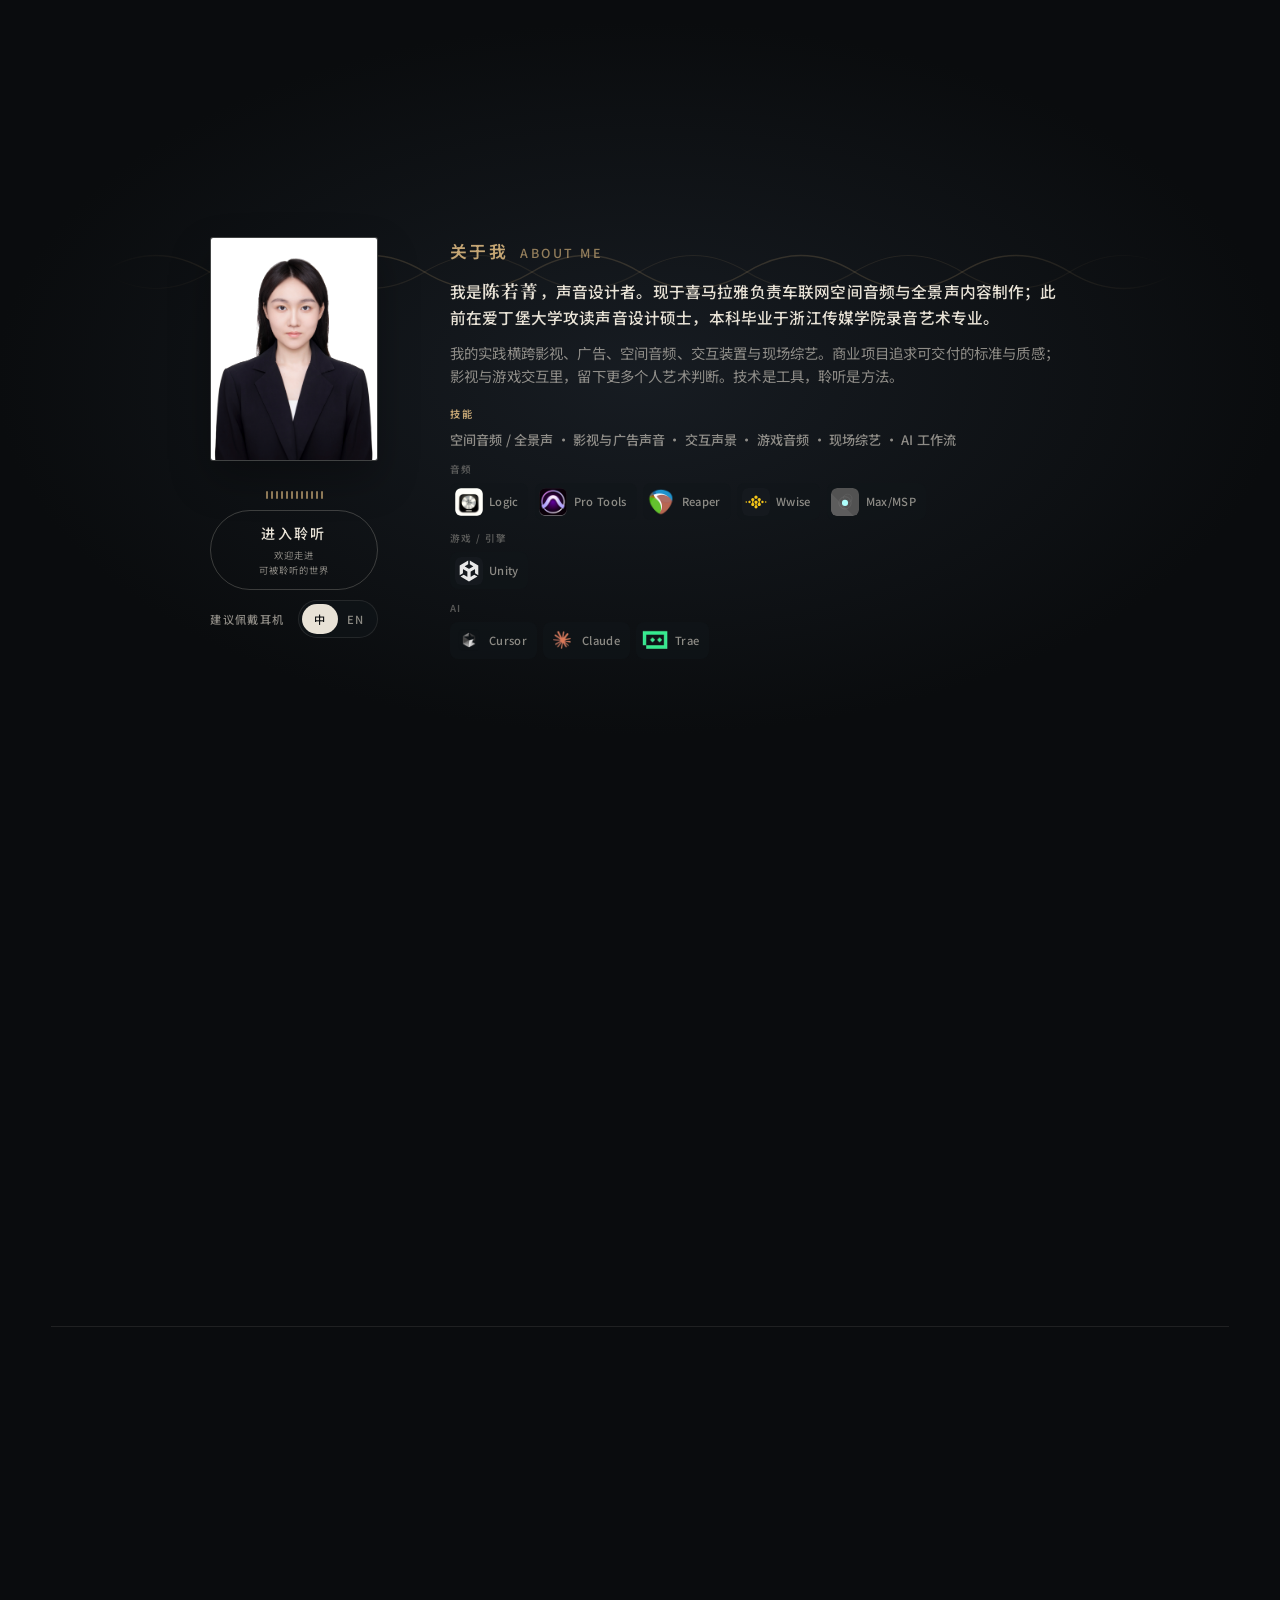
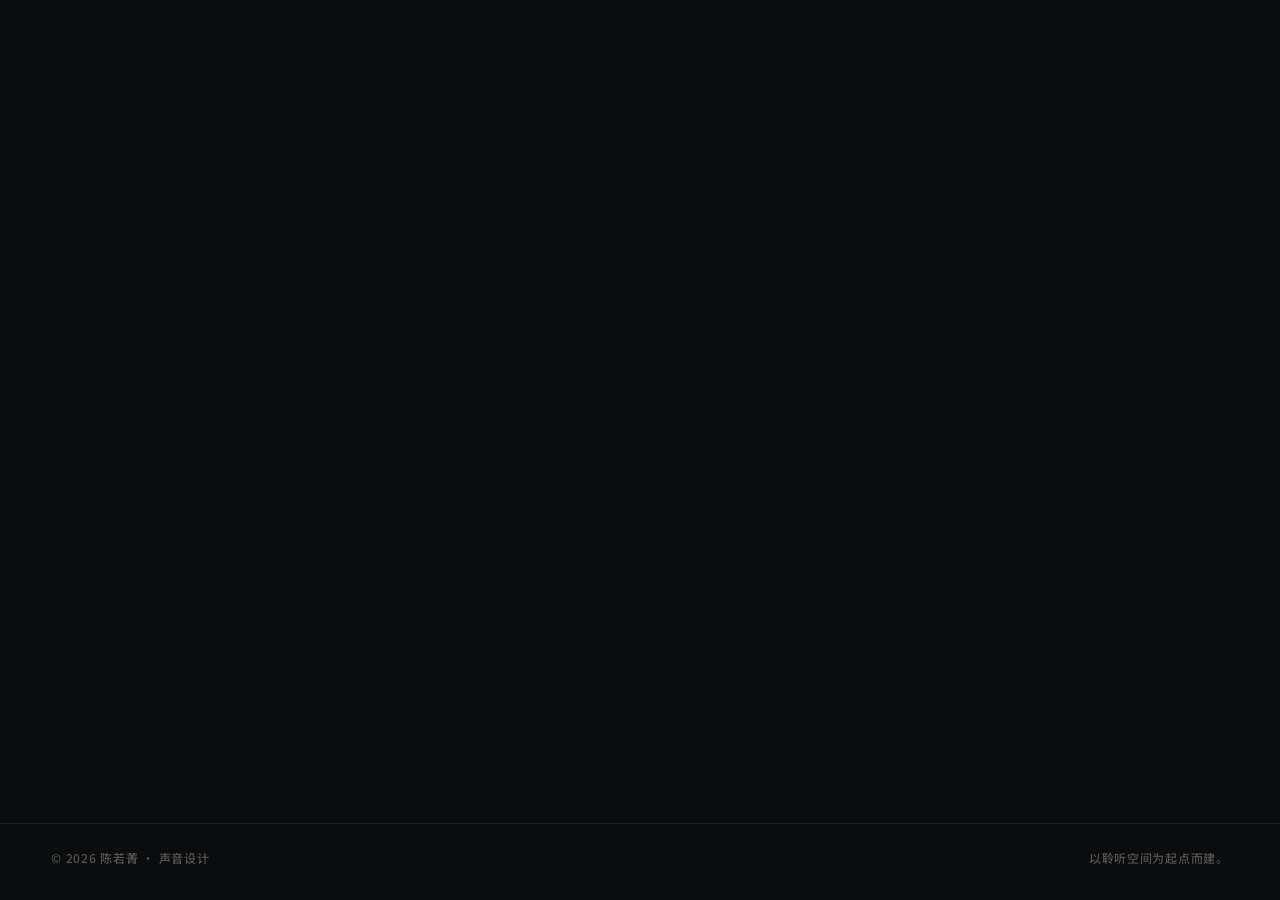
==== commit b751638e: "Move About Me onto the gate and drop the in-page About section. Consolidate bio on the entry gate wi" ====
--- a/index.html
+++ b/index.html
@@ -7,8 +7,8 @@
   <title>陈若菁 · Sound Designer</title>
   <link rel="preconnect" href="https://fonts.googleapis.com" />
   <link rel="preconnect" href="https://fonts.gstatic.com" crossorigin />
-  <link href="https://fonts.googleapis.com/css2?family=Noto+Sans+SC:wght@400;500;600;700&display=swap" rel="stylesheet" />
-  <link rel="stylesheet" href="css/styles.css?v=20260803b" />
+  <link href="https://fonts.googleapis.com/css2?family=Noto+Sans+SC:wght@400;500;600;700&family=Noto+Serif+SC:wght@600;700&display=swap" rel="stylesheet" />
+  <link rel="stylesheet" href="css/styles.css?v=20260803j" />
 </head>
 <body>
   <canvas id="field" aria-hidden="true"></canvas>
@@ -59,35 +59,17 @@
         </aside>
 
         <div class="gate__content">
-          <header class="gate__names">
-            <div class="gate__name-row">
-              <p class="gate__brand" data-i18n="gate.brand">陈若菁</p>
-              <span class="gate__name-dot" aria-hidden="true"></span>
-              <p class="gate__brand-en">RUOJING CHEN</p>
-            </div>
-            <p class="gate__role" data-i18n="gate.role">声音设计者 · Sound Designer</p>
-          </header>
-
           <section class="gate__part">
-            <h3 class="gate__part-title" data-i18n="gate.eduTitle">教育经历</h3>
-            <ul class="gate__edu">
-              <li>
-                <div class="gate__edu-main">
-                  <span class="gate__edu-school" data-i18n="gate.edu1School">爱丁堡大学</span>
-                  <span class="gate__edu-sep">·</span>
-                  <span class="gate__edu-degree" data-i18n="gate.edu1Degree">声音设计专业硕士</span>
-                </div>
-                <span class="gate__edu-date" data-i18n="gate.edu1Date">2023.09 — 2024.11</span>
-              </li>
-              <li>
-                <div class="gate__edu-main">
-                  <span class="gate__edu-school" data-i18n="gate.edu2School">浙江传媒学院</span>
-                  <span class="gate__edu-sep">·</span>
-                  <span class="gate__edu-degree" data-i18n="gate.edu2Degree">录音艺术专业本科</span>
-                </div>
-                <span class="gate__edu-date" data-i18n="gate.edu2Date">2017.09 — 2021.06</span>
-              </li>
-            </ul>
+            <h3 class="gate__part-title gate__about-title">
+              关于我
+              <span class="gate__part-en">ABOUT ME</span>
+            </h3>
+            <p class="gate__about-lead" data-i18n-html="about.lead">
+              我是<strong class="gate__name">陈若菁</strong>，声音设计者。现于喜马拉雅负责车联网空间音频与全景声内容制作；此前在爱丁堡大学攻读声音设计硕士，本科毕业于浙江传媒学院录音艺术专业。
+            </p>
+            <p class="gate__about-body" data-i18n="about.body">
+              我的实践横跨影视、广告、空间音频、交互装置与现场综艺。商业项目追求可交付的标准与质感；影视与游戏交互里，留下更多个人艺术判断。技术是工具，聆听是方法。
+            </p>
           </section>
 
           <section class="gate__part">
@@ -167,7 +149,6 @@
     </a>
     <nav class="nav__links" aria-label="Primary" data-i18n-aria="nav.aria">
       <a href="#work" data-section="work" data-i18n="nav.work">作品</a>
-      <a href="#about" data-section="about" data-i18n="nav.about">关于</a>
       <a href="#contact" data-section="contact" data-i18n="nav.contact">联系</a>
     </nav>
     <div class="nav__actions">
@@ -192,7 +173,6 @@
     <a href="#chapter-film" data-i18n="chapters.film">影视内容</a>
     <a href="#chapter-interactive" data-i18n="chapters.interactive">交互装置</a>
     <a href="#chapter-live" data-i18n="chapters.live">现场综艺</a>
-    <a href="#about" data-i18n="nav.aboutMobile">关于</a>
     <a href="#contact" data-i18n="nav.contactMobile">联系</a>
   </div>
 
@@ -334,74 +314,44 @@
           </button>
           <div class="spatial-block__panel" data-spatial-block-panel hidden>
           <div class="spatial-json-grid" id="spatialJsonGrid">
-            <article class="spatial-json spatial-json--redacted">
+            <article class="spatial-json spatial-json--redacted" data-json-src="assets/spatial/json/invincible-destiny.json">
               <header class="spatial-json__head">
                 <div>
                   <p class="spatial-json__tag" data-i18n="spatial.blockB.tag">JSON · 产线配置</p>
                   <h5 class="spatial-json__title" data-i18n="spatial.blockB.j1.title">无敌天命</h5>
                   <p class="spatial-json__file">Invincible destiny_0123_Edit_1.json</p>
                 </div>
-                <p class="spatial-json__badge" data-i18n="spatial.internal">公司内部文件</p>
               </header>
-              <div class="spatial-json__redact" aria-hidden="true">
-                <pre class="spatial-json__pre spatial-json__pre--blur"><code>{
-  "source_type": "••••••••",
-  "azimuth": "••",
-  "elevation": "••",
-  "spread": "••••",
-  "distance": "••••",
-  "lfe": "••••",
-  "route": { "••••": "••••••••" }
-}</code></pre>
-                <p class="spatial-json__stamp" data-i18n="spatial.internal">公司内部文件</p>
+              <div class="spatial-json__redact">
+                <pre class="spatial-json__pre spatial-json__pre--blur" tabindex="-1" aria-hidden="true"><code class="spatial-json__code" data-json-code>loading…</code></pre>
               </div>
             </article>
-            <article class="spatial-json spatial-json--redacted">
+            <article class="spatial-json spatial-json--redacted" data-json-src="assets/spatial/json/reborn.json">
               <header class="spatial-json__head">
                 <div>
                   <p class="spatial-json__tag" data-i18n="spatial.blockB.tag">JSON · 产线配置</p>
                   <h5 class="spatial-json__title" data-i18n="spatial.blockB.j2.title">重生回来</h5>
                   <p class="spatial-json__file">Reborn_1105_Edit_1.json</p>
                 </div>
-                <p class="spatial-json__badge" data-i18n="spatial.internal">公司内部文件</p>
               </header>
-              <div class="spatial-json__redact" aria-hidden="true">
-                <pre class="spatial-json__pre spatial-json__pre--blur"><code>{
-  "source_type": "••••••••",
-  "azimuth": "••",
-  "elevation": "••",
-  "spread": "••••",
-  "distance": "••••",
-  "lfe": "••••",
-  "route": { "••••": "••••••••" }
-}</code></pre>
-                <p class="spatial-json__stamp" data-i18n="spatial.internal">公司内部文件</p>
+              <div class="spatial-json__redact">
+                <pre class="spatial-json__pre spatial-json__pre--blur" tabindex="-1" aria-hidden="true"><code class="spatial-json__code" data-json-code>loading…</code></pre>
               </div>
             </article>
-            <article class="spatial-json spatial-json--redacted">
+            <article class="spatial-json spatial-json--redacted" data-json-src="assets/spatial/json/fengjiang.json">
               <header class="spatial-json__head">
                 <div>
                   <p class="spatial-json__tag" data-i18n="spatial.blockB.tag">JSON · 产线配置</p>
                   <h5 class="spatial-json__title" data-i18n="spatial.blockB.j3.title">封疆</h5>
                   <p class="spatial-json__file">fengjiang_0316.json</p>
                 </div>
-                <p class="spatial-json__badge" data-i18n="spatial.internal">公司内部文件</p>
               </header>
-              <div class="spatial-json__redact" aria-hidden="true">
-                <pre class="spatial-json__pre spatial-json__pre--blur"><code>{
-  "source_type": "••••••••",
-  "azimuth": "••",
-  "elevation": "••",
-  "spread": "••••",
-  "distance": "••••",
-  "lfe": "••••",
-  "route": { "••••": "••••••••" }
-}</code></pre>
-                <p class="spatial-json__stamp" data-i18n="spatial.internal">公司内部文件</p>
+              <div class="spatial-json__redact">
+                <pre class="spatial-json__pre spatial-json__pre--blur" tabindex="-1" aria-hidden="true"><code class="spatial-json__code" data-json-code>loading…</code></pre>
               </div>
             </article>
           </div>
-          <p class="spatial-json-note" data-i18n="spatial.blockB.note">正文已模糊处理 · 公司内部文件，仅作能力示意，不可下载或复用。</p>
+          <p class="spatial-json-note" data-i18n="spatial.blockB.note">正文已模糊处理 · 公司内部文件，仅作能力示意。</p>
           </div>
         </section>
 
@@ -493,28 +443,45 @@
               </div>
 
               <button type="button" class="spatial-project__toggle" data-spatial-fold-toggle aria-expanded="false">
-                <span data-fold-label data-i18n="spatial.blockD.expand">展开报告封面</span>
+                <span data-fold-label data-i18n="spatial.blockD.expand">展开报告封面与问卷</span>
                 <span class="spatial-project__toggle-icon" aria-hidden="true">+</span>
               </button>
 
               <div class="spatial-project__detail" data-spatial-fold-panel hidden>
-              <div class="spatial-project__covers spatial-project__covers--duo">
+              <div class="spatial-project__covers spatial-project__covers--trio">
                 <figure class="spatial-cover">
                   <div class="spatial-cover__frame">
-                    <img src="assets/spatial/measure/renderer/report-energy-cover.jpg" alt="" loading="lazy" />
-                    <p class="spatial-cover__stamp" data-i18n="spatial.internal">公司内部文件</p>
+                    <img src="assets/spatial/measure/pages/renderer-energy/page-01.jpg" alt="" loading="lazy" />
                   </div>
                   <figcaption data-i18n="spatial.blockD.p1.capEnergy">客观 · 7.1.4 声道能量对比报告</figcaption>
                 </figure>
                 <figure class="spatial-cover">
                   <div class="spatial-cover__frame">
-                    <img src="assets/spatial/measure/renderer/report-subjective-cover.jpg" alt="" loading="lazy" />
-                    <p class="spatial-cover__stamp" data-i18n="spatial.internal">公司内部文件</p>
+                    <img src="assets/spatial/measure/pages/renderer-subj/page-01.jpg" alt="" loading="lazy" />
                   </div>
                   <figcaption data-i18n="spatial.blockD.p1.capSubj">主观 · 体积渲染听测结果报告</figcaption>
                 </figure>
-              </div>
-              <p class="spatial-cover-note" data-i18n="spatial.blockD.coverNote">仅展示报告封面 · 公司内部文件，正文与翻页已移除。</p>
+                <figure class="spatial-embed spatial-embed--panel spatial-cover">
+                  <div class="spatial-embed__chrome">
+                    <p class="spatial-embed__title" data-i18n="spatial.blockD.p1.capSurvey">主观听测问卷设计 · 盲法 AB 评分界面</p>
+                    <a
+                      class="spatial-embed__open"
+                      href="assets/spatial/measure/renderer/subjective-survey.html"
+                      target="_blank"
+                      rel="noopener noreferrer"
+                      data-i18n="spatial.blockD.p1.openSurvey"
+                    >新窗口</a>
+                  </div>
+                  <iframe
+                    class="spatial-embed__frame"
+                    data-src="assets/spatial/measure/renderer/subjective-survey.html"
+                    src="about:blank"
+                    title="体积渲染主观测试问卷"
+                    loading="lazy"
+                  ></iframe>
+                </figure>
+              </div>
+              <p class="spatial-cover-note" data-i18n="spatial.blockD.coverNote">仅展示报告封面 · 公司内部文件</p>
               </div>
             </article>
 
@@ -567,12 +534,11 @@
 
               <figure class="spatial-cover spatial-cover--wide">
                 <div class="spatial-cover__frame">
-                  <img src="assets/spatial/measure/ghost/viz-tool-cover.jpg" alt="" loading="lazy" />
-                  <p class="spatial-cover__stamp" data-i18n="spatial.internal">公司内部文件</p>
+                  <img src="assets/spatial/measure/pages/viz-tool/page-01.jpg" alt="" loading="lazy" />
                 </div>
                 <figcaption data-i18n="spatial.blockD.p2.capDoc">《三维声空间可视化分析工具介绍》· 含假声源问题说明</figcaption>
               </figure>
-              <p class="spatial-cover-note" data-i18n="spatial.blockD.coverNote">仅展示报告封面 · 公司内部文件，正文与翻页已移除。</p>
+              <p class="spatial-cover-note" data-i18n="spatial.blockD.coverNote">仅展示报告封面 · 公司内部文件</p>
               </div>
             </article>
           </div>
@@ -949,47 +915,6 @@
       </article>
     </section>
 
-    <!-- About -->
-
-
-    <section class="section about" id="about">
-      <div class="about__grid">
-        <div class="about__text">
-          <p class="section__eyebrow reveal" data-reveal data-i18n="about.eyebrow">About</p>
-          <h2 class="section__title reveal" data-reveal data-i18n="about.title">关于</h2>
-          <p class="about__lead reveal" data-reveal data-i18n="about.lead">
-            我是陈若菁，声音设计者。现于喜马拉雅负责车联网空间音频与全景声内容制作；此前在爱丁堡大学攻读声音设计硕士，本科毕业于浙江传媒学院录音艺术专业。
-          </p>
-          <p class="about__body reveal" data-reveal data-i18n="about.body">
-            我的实践横跨影视、广告、空间音频、交互装置与现场综艺。商业项目追求可交付的标准与质感；影视与游戏交互里，留下更多个人艺术判断。技术是工具，聆听是方法。
-          </p>
-          <dl class="about__facts reveal" data-reveal>
-            <div>
-              <dt data-i18n="about.edu">教育</dt>
-              <dd data-i18n-html="about.eduValue">爱丁堡大学 · 声音设计硕士<br />浙江传媒学院 · 录音艺术</dd>
-            </div>
-            <div>
-              <dt data-i18n="about.tools">工具</dt>
-              <dd data-i18n-html="about.toolsValue">Pro Tools · Logic · Reaper<br />Wwise · MaxMSP · Unity</dd>
-            </div>
-            <div>
-              <dt data-i18n="about.role">现任</dt>
-              <dd data-i18n-html="about.roleValue">喜马拉雅 · 车联网空间音频<br />全景声制作负责人</dd>
-            </div>
-          </dl>
-        </div>
-        <aside class="about__panel reveal" data-reveal>
-          <p class="about__panel-label" data-i18n="about.notes">聆听笔记</p>
-          <blockquote data-i18n="about.quote">
-            「好的声音设计，不是被听见，而是被相信——你相信那个空间是真实的。」
-          </blockquote>
-          <div class="about__signal" aria-hidden="true">
-            <canvas id="signalCanvas" width="320" height="80"></canvas>
-          </div>
-        </aside>
-      </div>
-    </section>
-
     <section class="section contact" id="contact">
       <div class="contact__inner">
         <p class="section__eyebrow reveal" data-reveal data-i18n="contact.eyebrow">Contact</p>
@@ -1001,8 +926,6 @@
           chenruojing0@gmail.com
         </a>
         <div class="contact__meta reveal" data-reveal>
-          <span data-i18n="contact.city">上海</span>
-          <span class="contact__dot"></span>
           <span>(+86) 159 8883 4836</span>
         </div>
       </div>
@@ -1047,11 +970,11 @@
     <img id="pageLightboxImg" alt="" />
   </div>
 
-  <script src="js/i18n.js?v=20260803b"></script>
+  <script src="js/i18n.js?v=20260803f"></script>
   <script src="js/projects-media.js?v=20260803a"></script>
   <script src="js/commercial.js?v=20260802o"></script>
   <script src="js/spatial-trailers.js?v=20260802k"></script>
-  <script src="js/spatial-json.js?v=20260803b"></script>
-  <script src="js/main.js?v=20260802o"></script>
+  <script src="js/spatial-json.js?v=20260803d"></script>
+  <script src="js/main.js?v=20260803a"></script>
 </body>
 </html>
--- a/css/styles.css
+++ b/css/styles.css
@@ -20,6 +20,7 @@
   --danger-close: #e8e2d6;
 
   --font: "PingFang SC", "Hiragino Sans GB", "Noto Sans SC", "Microsoft YaHei", sans-serif;
+  --font-name: "Noto Serif SC", "Songti SC", "STSong", "Source Han Serif SC", Georgia, serif;
 
   --ease-out: cubic-bezier(0.22, 1, 0.36, 1);
   --ease-adsr: cubic-bezier(0.33, 1, 0.68, 1);
@@ -316,6 +317,10 @@
 }
 
 .gate__part-title {
+  display: flex;
+  flex-wrap: wrap;
+  align-items: baseline;
+  gap: 0.45rem 0.65rem;
   font-size: 0.64rem;
   font-weight: 600;
   letter-spacing: 0.18em;
@@ -324,41 +329,48 @@
   margin: 0 0 0.45rem;
 }
 
-.gate__edu {
-  list-style: none;
-  display: flex;
-  flex-direction: column;
-  gap: 0.4rem;
+.gate__about-title {
+  font-size: 1.05rem;
+  letter-spacing: 0.14em;
+  margin: 0 0 0.7rem;
+  gap: 0.5rem 0.75rem;
+}
+
+.gate__part-en {
+  color: var(--text-faint);
+  letter-spacing: 0.16em;
+  font-weight: 500;
+}
+
+.gate__about-title .gate__part-en {
+  font-size: 0.78rem;
+  letter-spacing: 0.2em;
+  color: var(--signal);
+  opacity: 0.72;
+}
+
+.gate__about-lead {
+  font-size: 0.98rem;
+  font-weight: 500;
+  line-height: 1.6;
+  color: var(--text);
+  margin: 0 0 0.65rem;
+}
+
+.gate__name {
+  font-family: var(--font-name);
+  font-size: 1.12em;
+  font-weight: 700;
+  letter-spacing: 0.06em;
+  color: inherit;
+}
+
+.gate__about-body {
+  font-size: 0.9rem;
+  font-weight: 400;
+  line-height: 1.65;
+  color: var(--text-dim);
   margin: 0;
-}
-
-.gate__edu li {
-  display: flex;
-  flex-wrap: wrap;
-  justify-content: space-between;
-  gap: 0.15rem 1rem;
-  align-items: baseline;
-}
-
-.gate__edu-main {
-  display: flex;
-  flex-wrap: wrap;
-  gap: 0.3rem;
-  align-items: baseline;
-  font-size: 0.86rem;
-  font-weight: 500;
-  line-height: 1.4;
-}
-
-.gate__edu-school { color: var(--text); }
-.gate__edu-sep { color: var(--text-faint); }
-.gate__edu-degree { color: var(--text-dim); }
-
-.gate__edu-date {
-  font-size: 0.7rem;
-  letter-spacing: 0.05em;
-  color: var(--text-faint);
-  white-space: nowrap;
 }
 
 .gate__skills-text {
@@ -557,19 +569,21 @@
   }
 
   .gate__content,
-  .gate__toolkit-group,
-  .gate__name-row {
+  .gate__toolkit-group {
     align-items: center;
     justify-content: center;
     text-align: center;
   }
 
-  .gate__edu li {
-    flex-direction: column;
-    align-items: center;
-  }
-
-  .gate__edu-main,
+  .gate__part-title {
+    justify-content: center;
+  }
+
+  .gate__about-lead,
+  .gate__about-body {
+    text-align: center;
+  }
+
   .gate__tools,
   .gate__eq {
     justify-content: center;
@@ -1609,27 +1623,32 @@
 }
 
 .spatial-json__pre--blur {
-  max-height: 11rem;
-  filter: blur(5px);
-  opacity: 0.55;
+  max-height: 14rem;
+  overflow: hidden;
+  filter: blur(1.6px);
+  opacity: 0.92;
   pointer-events: none;
   user-select: none;
+  -webkit-user-select: none;
 }
 
 .spatial-json__stamp {
   position: absolute;
-  inset: 0;
-  display: grid;
-  place-items: center;
+  left: 50%;
+  top: 50%;
+  transform: translate(-50%, -50%);
+  z-index: 1;
   margin: 0;
-  padding: 0.75rem;
-  background: rgba(6, 8, 10, 0.42);
-  color: var(--signal);
-  font-size: 0.95rem;
+  padding: 0.55rem 0.9rem;
+  border: 1px solid rgba(196, 165, 116, 0.55);
+  background: rgba(8, 10, 12, 0.72);
+  color: var(--signal);
+  font-size: 0.82rem;
   font-weight: 600;
-  letter-spacing: 0.18em;
+  letter-spacing: 0.14em;
   text-align: center;
   pointer-events: none;
+  white-space: nowrap;
 }
 
 .spatial-json__code {
@@ -1744,6 +1763,11 @@
   .spatial-project__covers--duo {
     grid-template-columns: repeat(2, minmax(0, 1fr));
   }
+
+  .spatial-project__covers--trio {
+    grid-template-columns: repeat(3, minmax(0, 1fr));
+    align-items: start;
+  }
 }
 
 .spatial-cover {
@@ -1761,8 +1785,6 @@
   display: block;
   width: 100%;
   height: auto;
-  filter: blur(2.5px) saturate(0.85);
-  transform: scale(1.04);
 }
 
 .spatial-cover__stamp {
